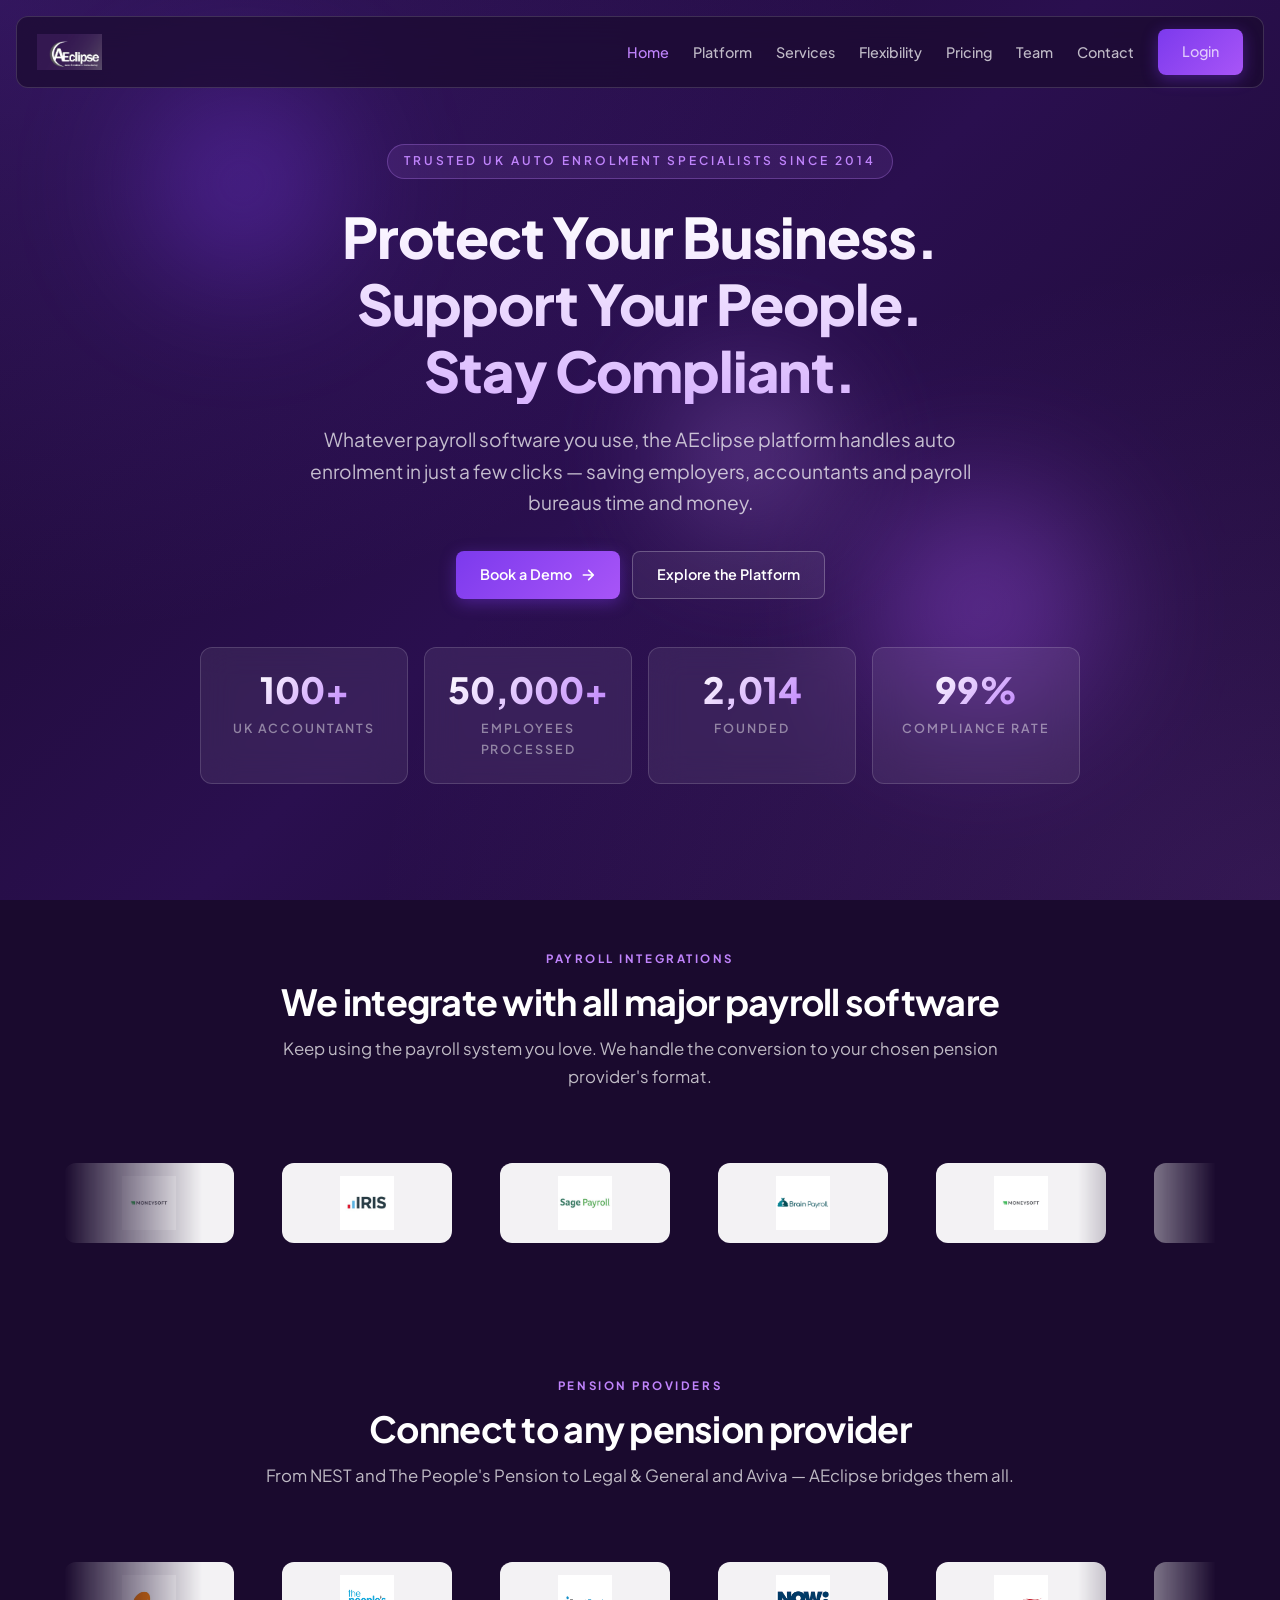
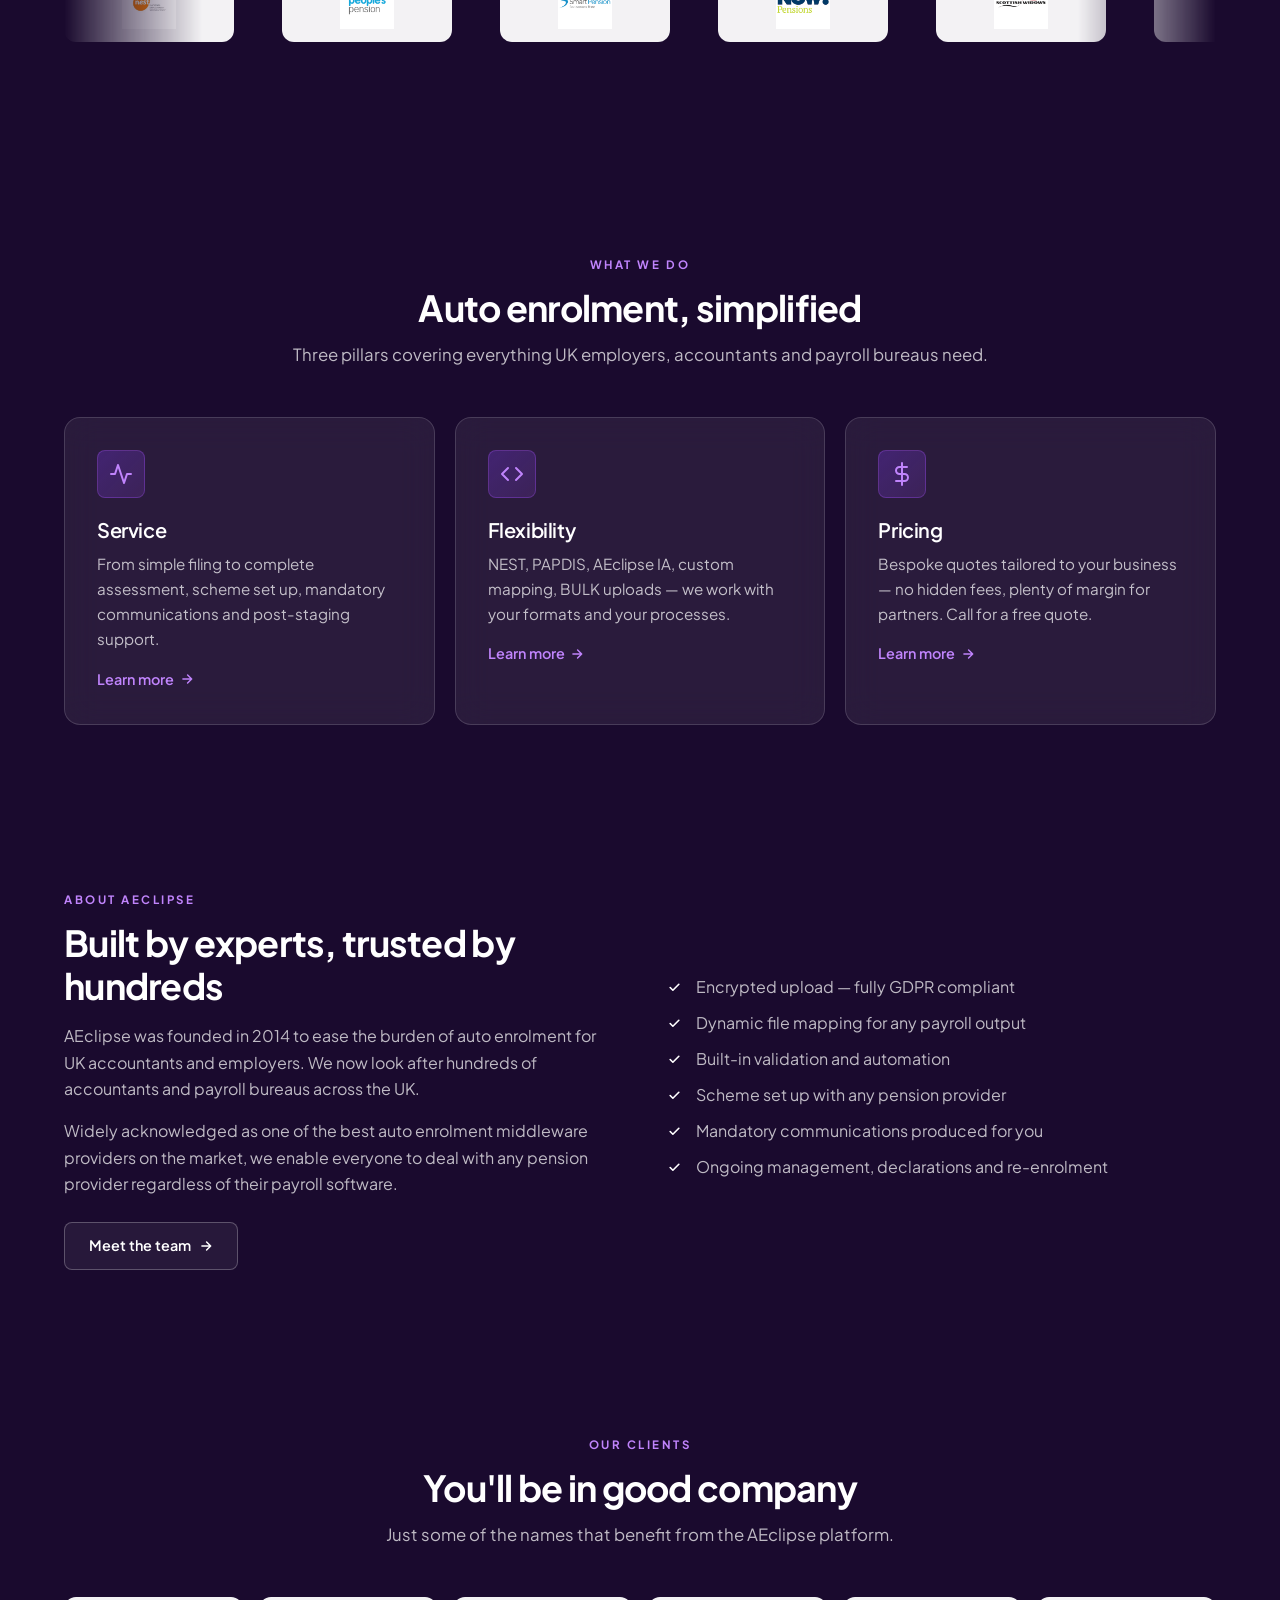
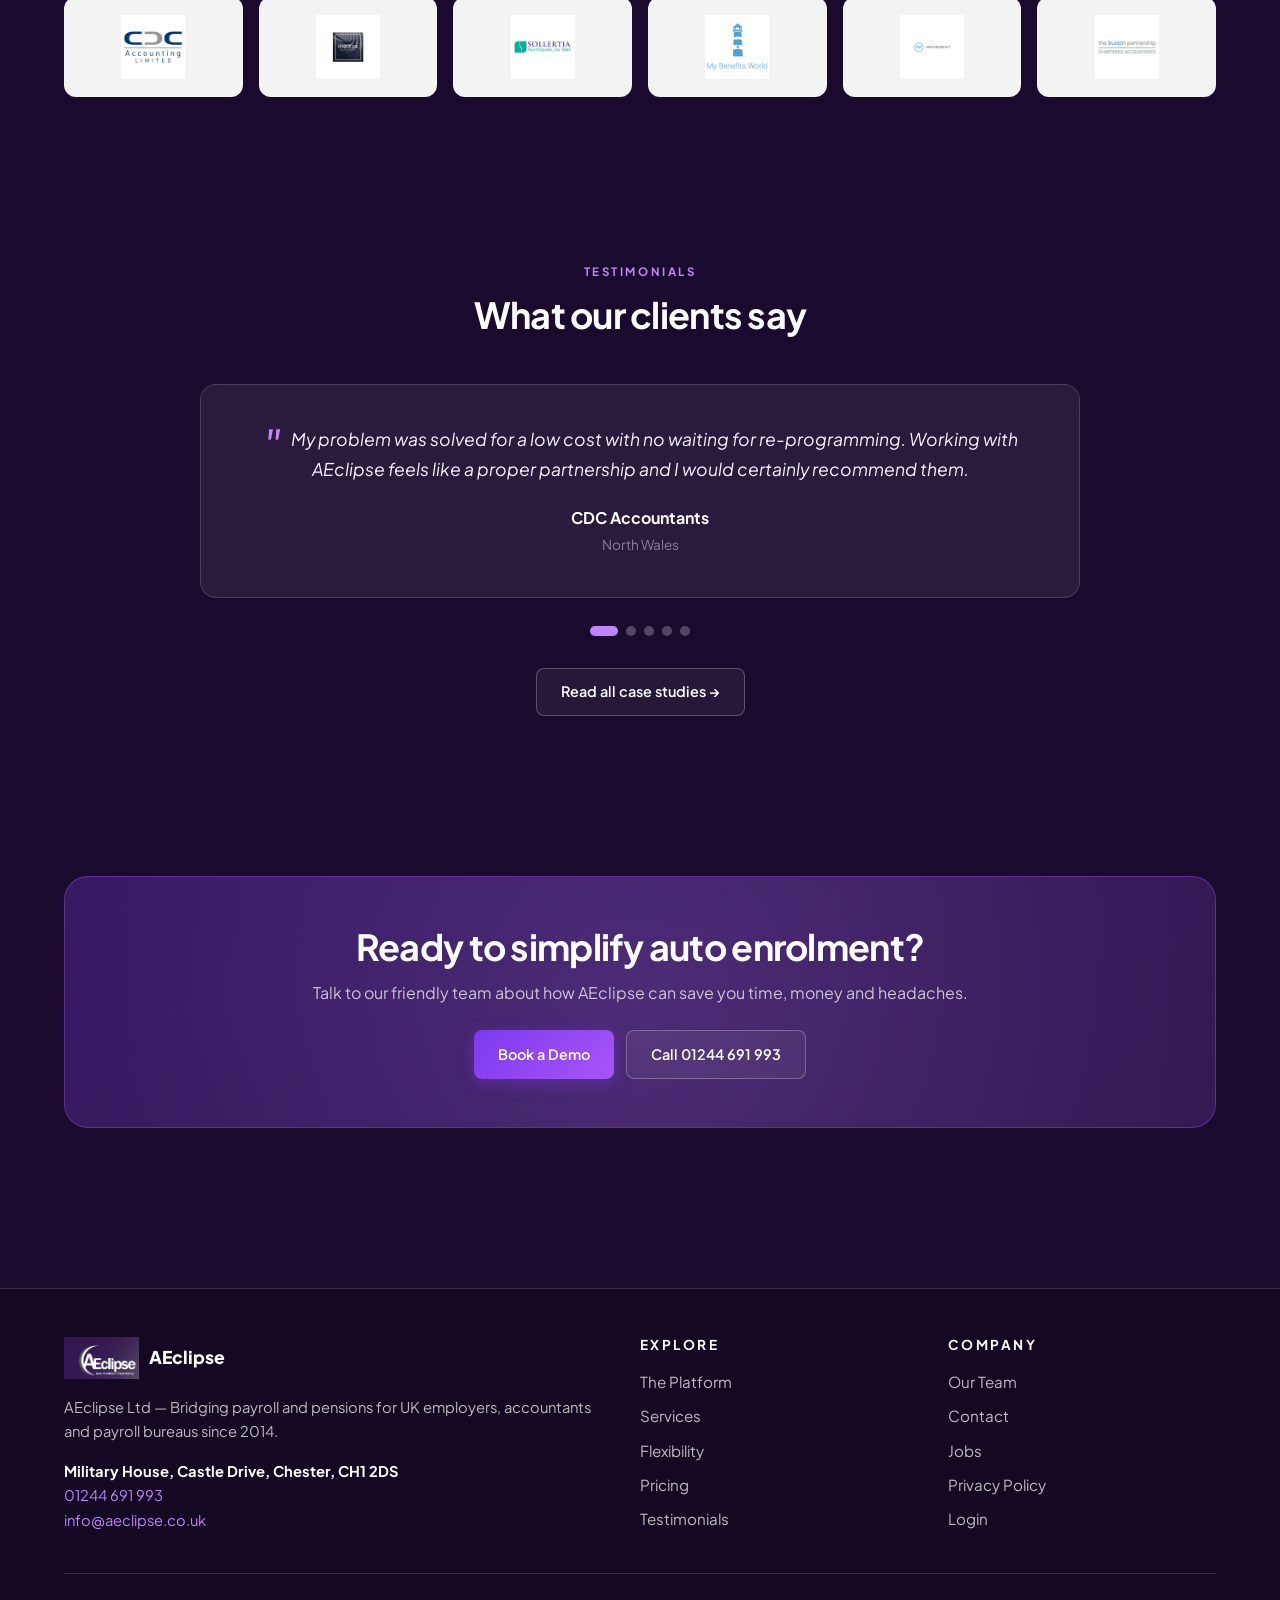
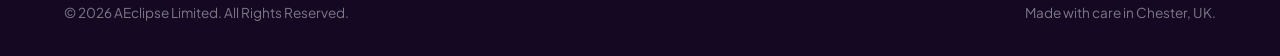
==== index.html @ cf1ba9d9 "feat: AEclipse Auto Enrolment Consultancy site revamp Dark glassmorphism design across 11 pages with" ====
<!doctype html>
<html lang="en-GB">
<head>
<meta charset="utf-8">
<meta name="viewport" content="width=device-width,initial-scale=1">
<title>AEclipse — Auto Enrolment Made Simple | UK Pension Compliance</title>
<meta name="description" content="AEclipse bridges any payroll software with any pension provider. Trusted by hundreds of UK accountants and payroll bureaus since 2014.">
<link rel="icon" type="image/png" href="assets/images/Aeclipselogo.png">
<link rel="preconnect" href="https://fonts.googleapis.com">
<link rel="preconnect" href="https://fonts.gstatic.com" crossorigin>
<link href="https://fonts.googleapis.com/css2?family=Plus+Jakarta+Sans:wght@300;400;500;600;700;800&display=swap" rel="stylesheet">
<link rel="stylesheet" href="assets/css/style.css">
</head>
<body>

<nav class="navbar" aria-label="Main navigation">
  <a href="index.html" class="navbar-logo"><img src="assets/images/Aeclipselogo.png" alt="AEclipse logo"></a>
  <button class="menu-toggle" aria-label="Toggle menu" aria-expanded="false">
    <svg viewBox="0 0 24 24" fill="none" stroke="currentColor" stroke-width="2"><path d="M3 6h18M3 12h18M3 18h18" stroke-linecap="round"/></svg>
  </button>
  <ul class="navbar-links">
    <li><a href="index.html" class="active">Home</a></li>
    <li><a href="platform.html">Platform</a></li>
    <li><a href="services.html">Services</a></li>
    <li><a href="flexibility.html">Flexibility</a></li>
    <li><a href="pricing.html">Pricing</a></li>
    <li><a href="team.html">Team</a></li>
    <li><a href="contact.html">Contact</a></li>
    <li class="cta"><a href="https://pro.aeclipse.co.uk/" class="btn btn-primary" target="_blank" rel="noopener">Login</a></li>
  </ul>
</nav>

<header class="hero">
  <div class="orb orb-1"></div>
  <div class="orb orb-2"></div>
  <div class="orb orb-3"></div>
  <div class="container">
    <span class="hero-eyebrow reveal">Trusted UK Auto Enrolment Specialists since 2014</span>
    <h1 class="reveal">Protect Your Business.<br>Support Your People.<br>Stay Compliant.</h1>
    <p class="hero-subtitle reveal">Whatever payroll software you use, the AEclipse platform handles auto enrolment in just a few clicks — saving employers, accountants and payroll bureaus time and money.</p>
    <div class="hero-cta reveal">
      <a href="contact.html" class="btn btn-primary">Book a Demo
        <svg width="16" height="16" viewBox="0 0 24 24" fill="none" stroke="currentColor" stroke-width="2.5" stroke-linecap="round" stroke-linejoin="round"><path d="M5 12h14M13 5l7 7-7 7"/></svg>
      </a>
      <a href="platform.html" class="btn btn-secondary">Explore the Platform</a>
    </div>
    <div class="stats reveal">
      <div class="stat"><span class="stat-number" data-count="100" data-suffix="+">0</span><span class="stat-label">UK Accountants</span></div>
      <div class="stat"><span class="stat-number" data-count="50000" data-suffix="+">0</span><span class="stat-label">Employees Processed</span></div>
      <div class="stat"><span class="stat-number" data-count="2014">0</span><span class="stat-label">Founded</span></div>
      <div class="stat"><span class="stat-number" data-count="99" data-suffix="%">0</span><span class="stat-label">Compliance Rate</span></div>
    </div>
  </div>
</header>

<section class="section">
  <div class="container">
    <div class="section-head reveal">
      <span class="section-eyebrow">Payroll Integrations</span>
      <h2>We integrate with all major payroll software</h2>
      <p>Keep using the payroll system you love. We handle the conversion to your chosen pension provider's format.</p>
    </div>
    <div class="marquee">
      <div class="marquee-track">
        <div class="marquee-item"><img src="assets/images/Moneysoft.jpg" alt="Moneysoft"></div>
        <div class="marquee-item"><img src="assets/images/Iris.jpg" alt="IRIS"></div>
        <div class="marquee-item"><img src="assets/images/SagePayroll.jpg" alt="Sage Payroll"></div>
        <div class="marquee-item"><img src="assets/images/BrainPayroll.png" alt="Brain Payroll"></div>
        <div class="marquee-item"><img src="assets/images/Moneysoft.jpg" alt=""></div>
        <div class="marquee-item"><img src="assets/images/Iris.jpg" alt=""></div>
        <div class="marquee-item"><img src="assets/images/SagePayroll.jpg" alt=""></div>
        <div class="marquee-item"><img src="assets/images/BrainPayroll.png" alt=""></div>
      </div>
    </div>
  </div>
</section>

<section class="section" style="padding-top:0">
  <div class="container">
    <div class="section-head reveal">
      <span class="section-eyebrow">Pension Providers</span>
      <h2>Connect to any pension provider</h2>
      <p>From NEST and The People's Pension to Legal &amp; General and Aviva — AEclipse bridges them all.</p>
    </div>
    <div class="marquee">
      <div class="marquee-track">
        <div class="marquee-item"><img src="assets/images/Nest.jpg" alt="NEST"></div>
        <div class="marquee-item"><img src="assets/images/PeoplesPension.jpg" alt="The People's Pension"></div>
        <div class="marquee-item"><img src="assets/images/SmartPension.jpg" alt="Smart Pension"></div>
        <div class="marquee-item"><img src="assets/images/NowPensions.jpg" alt="Now Pensions"></div>
        <div class="marquee-item"><img src="assets/images/ScottishWidows.jpg" alt="Scottish Widows"></div>
        <div class="marquee-item"><img src="assets/images/LegalandGeneral.jpg" alt="Legal & General"></div>
        <div class="marquee-item"><img src="assets/images/Aviva.jpg" alt="Aviva"></div>
        <div class="marquee-item"><img src="assets/images/FullCollegiaLogo.png" alt="Collegia"></div>
        <div class="marquee-item"><img src="assets/images/Nest.jpg" alt=""></div>
        <div class="marquee-item"><img src="assets/images/PeoplesPension.jpg" alt=""></div>
        <div class="marquee-item"><img src="assets/images/SmartPension.jpg" alt=""></div>
        <div class="marquee-item"><img src="assets/images/NowPensions.jpg" alt=""></div>
        <div class="marquee-item"><img src="assets/images/ScottishWidows.jpg" alt=""></div>
        <div class="marquee-item"><img src="assets/images/LegalandGeneral.jpg" alt=""></div>
        <div class="marquee-item"><img src="assets/images/Aviva.jpg" alt=""></div>
        <div class="marquee-item"><img src="assets/images/FullCollegiaLogo.png" alt=""></div>
      </div>
    </div>
  </div>
</section>

<section class="section">
  <div class="container">
    <div class="section-head reveal">
      <span class="section-eyebrow">What We Do</span>
      <h2>Auto enrolment, simplified</h2>
      <p>Three pillars covering everything UK employers, accountants and payroll bureaus need.</p>
    </div>
    <div class="cards-grid-3">
      <article class="card reveal">
        <div class="card-icon"><svg viewBox="0 0 24 24" fill="none" stroke="currentColor" stroke-width="2" stroke-linecap="round" stroke-linejoin="round"><path d="M22 12h-4l-3 9L9 3l-3 9H2"/></svg></div>
        <h3>Service</h3>
        <p>From simple filing to complete assessment, scheme set up, mandatory communications and post-staging support.</p>
        <a href="services.html" class="card-link">Learn more
          <svg width="14" height="14" viewBox="0 0 24 24" fill="none" stroke="currentColor" stroke-width="2.5" stroke-linecap="round" stroke-linejoin="round"><path d="M5 12h14M13 5l7 7-7 7"/></svg>
        </a>
      </article>
      <article class="card reveal">
        <div class="card-icon"><svg viewBox="0 0 24 24" fill="none" stroke="currentColor" stroke-width="2" stroke-linecap="round" stroke-linejoin="round"><polyline points="16 18 22 12 16 6"/><polyline points="8 6 2 12 8 18"/></svg></div>
        <h3>Flexibility</h3>
        <p>NEST, PAPDIS, AEclipse IA, custom mapping, BULK uploads — we work with your formats and your processes.</p>
        <a href="flexibility.html" class="card-link">Learn more
          <svg width="14" height="14" viewBox="0 0 24 24" fill="none" stroke="currentColor" stroke-width="2.5" stroke-linecap="round" stroke-linejoin="round"><path d="M5 12h14M13 5l7 7-7 7"/></svg>
        </a>
      </article>
      <article class="card reveal">
        <div class="card-icon"><svg viewBox="0 0 24 24" fill="none" stroke="currentColor" stroke-width="2" stroke-linecap="round" stroke-linejoin="round"><line x1="12" y1="1" x2="12" y2="23"/><path d="M17 5H9.5a3.5 3.5 0 0 0 0 7h5a3.5 3.5 0 0 1 0 7H6"/></svg></div>
        <h3>Pricing</h3>
        <p>Bespoke quotes tailored to your business — no hidden fees, plenty of margin for partners. Call for a free quote.</p>
        <a href="pricing.html" class="card-link">Learn more
          <svg width="14" height="14" viewBox="0 0 24 24" fill="none" stroke="currentColor" stroke-width="2.5" stroke-linecap="round" stroke-linejoin="round"><path d="M5 12h14M13 5l7 7-7 7"/></svg>
        </a>
      </article>
    </div>
  </div>
</section>

<section class="section">
  <div class="container">
    <div class="two-col">
      <div class="reveal">
        <span class="section-eyebrow">About AEclipse</span>
        <h2 style="margin-bottom:1rem">Built by experts, trusted by hundreds</h2>
        <p style="margin-bottom:1rem">AEclipse was founded in 2014 to ease the burden of auto enrolment for UK accountants and employers. We now look after hundreds of accountants and payroll bureaus across the UK.</p>
        <p style="margin-bottom:1.5rem">Widely acknowledged as one of the best auto enrolment middleware providers on the market, we enable everyone to deal with any pension provider regardless of their payroll software.</p>
        <a href="team.html" class="btn btn-secondary">Meet the team
          <svg width="14" height="14" viewBox="0 0 24 24" fill="none" stroke="currentColor" stroke-width="2.5" stroke-linecap="round" stroke-linejoin="round"><path d="M5 12h14M13 5l7 7-7 7"/></svg>
        </a>
      </div>
      <div class="reveal">
        <ul class="list-checks">
          <li>Encrypted upload — fully GDPR compliant</li>
          <li>Dynamic file mapping for any payroll output</li>
          <li>Built-in validation and automation</li>
          <li>Scheme set up with any pension provider</li>
          <li>Mandatory communications produced for you</li>
          <li>Ongoing management, declarations and re-enrolment</li>
        </ul>
      </div>
    </div>
  </div>
</section>

<section class="section">
  <div class="container">
    <div class="section-head reveal">
      <span class="section-eyebrow">Our Clients</span>
      <h2>You'll be in good company</h2>
      <p>Just some of the names that benefit from the AEclipse platform.</p>
    </div>
    <div class="client-grid reveal">
      <div class="client-item"><img src="assets/images/CDC.jpg" alt="CDC Accountants"></div>
      <div class="client-item"><img src="assets/images/RiquezaBusinessSolutions.jpg" alt="Riqueza Business Solutions"></div>
      <div class="client-item"><img src="assets/images/Sollertia.jpg" alt="Sollertia"></div>
      <div class="client-item"><img src="assets/images/Mybenefitsworld.jpg" alt="Mybenefitsworld"></div>
      <div class="client-item"><img src="assets/images/Imovement.jpg" alt="Imovement"></div>
      <div class="client-item"><img src="assets/images/thebuxtonpartnership.jpg" alt="The Buxton Partnership"></div>
    </div>
  </div>
</section>

<section class="section">
  <div class="container">
    <div class="section-head reveal">
      <span class="section-eyebrow">Testimonials</span>
      <h2>What our clients say</h2>
    </div>
    <div class="testimonial-carousel reveal">
      <article class="testimonial active">
        <p class="testimonial-quote">My problem was solved for a low cost with no waiting for re-programming. Working with AEclipse feels like a proper partnership and I would certainly recommend them.</p>
        <strong class="testimonial-author">CDC Accountants</strong>
        <span class="testimonial-role">North Wales</span>
      </article>
      <article class="testimonial">
        <p class="testimonial-quote">AEclipse has been very professional in their approach, but at the same time done it in a friendly manner — I would recommend them totally to other charities.</p>
        <strong class="testimonial-author">Ian Thomas</strong>
        <span class="testimonial-role">Hoole Community Centre, Chester</span>
      </article>
      <article class="testimonial">
        <p class="testimonial-quote">When the work place pension staging date was upon us it was very daunting. Fortunately, AEclipse made the whole procedure effortless. Extremely helpful and professional.</p>
        <strong class="testimonial-author">Chamberlain Joinery</strong>
        <span class="testimonial-role">Birmingham</span>
      </article>
      <article class="testimonial">
        <p class="testimonial-quote">With the help of AEclipse this struggle became non-existent; they used their software to automate the editing and sending of our output files direct to Legal &amp; General.</p>
        <strong class="testimonial-author">Lynda Ware</strong>
        <span class="testimonial-role">Aston Cord, Shepperton</span>
      </article>
      <article class="testimonial">
        <p class="testimonial-quote">Dealing with AEclipse has been brilliant for us and a life saver. They have saved us hours of admin every payroll run through their automation.</p>
        <strong class="testimonial-author">Compassionate Care</strong>
        <span class="testimonial-role">Altrincham</span>
      </article>
      <div class="carousel-dots" role="tablist"></div>
    </div>
    <div style="text-align:center;margin-top:2rem"><a href="testimonials.html" class="btn btn-secondary">Read all case studies →</a></div>
  </div>
</section>

<section class="section">
  <div class="container">
    <div class="cta-banner reveal">
      <h2>Ready to simplify auto enrolment?</h2>
      <p>Talk to our friendly team about how AEclipse can save you time, money and headaches.</p>
      <div class="hero-cta" style="margin-bottom:0">
        <a href="contact.html" class="btn btn-primary">Book a Demo</a>
        <a href="tel:01244691993" class="btn btn-secondary">Call 01244 691 993</a>
      </div>
    </div>
  </div>
</section>

<footer class="footer">
  <div class="container">
    <div class="footer-grid">
      <div>
        <div class="footer-logo"><img src="assets/images/Aeclipselogo.png" alt=""><span>AEclipse</span></div>
        <p style="font-size:.92rem">AEclipse Ltd — Bridging payroll and pensions for UK employers, accountants and payroll bureaus since 2014.</p>
        <p style="font-size:.92rem;margin-top:1rem"><strong style="color:#fff">Military House, Castle Drive, Chester, CH1 2DS</strong><br>
        <a href="tel:01244691993">01244 691 993</a><br>
        <a href="mailto:info@aeclipse.co.uk">info@aeclipse.co.uk</a></p>
      </div>
      <div>
        <h4>Explore</h4>
        <ul class="footer-links">
          <li><a href="platform.html">The Platform</a></li>
          <li><a href="services.html">Services</a></li>
          <li><a href="flexibility.html">Flexibility</a></li>
          <li><a href="pricing.html">Pricing</a></li>
          <li><a href="testimonials.html">Testimonials</a></li>
        </ul>
      </div>
      <div>
        <h4>Company</h4>
        <ul class="footer-links">
          <li><a href="team.html">Our Team</a></li>
          <li><a href="contact.html">Contact</a></li>
          <li><a href="jobs.html">Jobs</a></li>
          <li><a href="privacy.html">Privacy Policy</a></li>
          <li><a href="https://pro.aeclipse.co.uk/" target="_blank" rel="noopener">Login</a></li>
        </ul>
      </div>
    </div>
    <div class="footer-bottom">
      <span>&copy; <span id="year">2026</span> AEclipse Limited. All Rights Reserved.</span>
      <span>Made with care in Chester, UK.</span>
    </div>
  </div>
</footer>

<script src="assets/js/main.js" defer></script>
</body>
</html>
---- assets/css/style.css ----
/* AEclipse — Dark Glassmorphism Design System */

:root{
  --bg-deep:#1a0a2e;
  --bg-mid:#3d1a6b;
  --bg-light:#5b2d8e;
  --accent:#7c3aed;
  --highlight:#a855f7;
  --glow:#c084fc;
  --glass-bg:rgba(255,255,255,0.07);
  --glass-border:rgba(255,255,255,0.15);
  --text-primary:#ffffff;
  --text-secondary:rgba(255,255,255,0.72);
  --text-muted:rgba(255,255,255,0.45);
  --radius-sm:8px;
  --radius:12px;
  --radius-lg:16px;
  --radius-xl:24px;
  --shadow-glow:0 8px 32px rgba(124,58,237,0.25);
  --shadow-card:0 4px 24px rgba(0,0,0,0.25);
  --easing:cubic-bezier(.4,0,.2,1);
}

*,*::before,*::after{box-sizing:border-box;margin:0;padding:0}
html{scroll-behavior:smooth}
body{
  font-family:'Plus Jakarta Sans',system-ui,-apple-system,Segoe UI,Roboto,sans-serif;
  font-size:16px;
  line-height:1.65;
  color:var(--text-primary);
  background:var(--bg-deep);
  background-image:
    radial-gradient(ellipse at top left,rgba(124,58,237,0.25),transparent 50%),
    radial-gradient(ellipse at bottom right,rgba(168,85,247,0.18),transparent 50%),
    linear-gradient(135deg,#1a0a2e 0%,#2a0f4f 50%,#1a0a2e 100%);
  background-attachment:fixed;
  min-height:100vh;
  overflow-x:hidden;
  -webkit-font-smoothing:antialiased;
  -moz-osx-font-smoothing:grayscale;
}

img{max-width:100%;height:auto;display:block}
a{color:var(--glow);text-decoration:none;transition:color .2s var(--easing)}
a:hover{color:#fff}

h1,h2,h3,h4{font-weight:700;line-height:1.2;letter-spacing:-.02em}
h1{font-size:clamp(2rem,5vw,3.5rem);font-weight:800}
h2{font-size:clamp(1.5rem,3vw,2.25rem)}
h3{font-size:1.25rem;font-weight:600}
p{color:var(--text-secondary);max-width:68ch}

.container{max-width:1200px;margin:0 auto;padding:0 1.5rem}
.section{padding:5rem 0;position:relative}
.section-sm{padding:3rem 0}

/* ---------- Navbar ---------- */
.navbar{
  position:fixed;top:1rem;left:1rem;right:1rem;z-index:50;
  background:rgba(26,10,46,0.7);
  backdrop-filter:blur(20px);-webkit-backdrop-filter:blur(20px);
  border:1px solid var(--glass-border);
  border-radius:var(--radius);
  padding:.75rem 1.25rem;
  display:flex;align-items:center;justify-content:space-between;
  transition:background .3s var(--easing),box-shadow .3s var(--easing);
}
.navbar.scrolled{background:rgba(26,10,46,0.92);box-shadow:var(--shadow-card)}
.navbar-logo{display:flex;align-items:center;gap:.6rem;color:#fff;font-weight:800;font-size:1.05rem;letter-spacing:.02em}
.navbar-logo img{height:36px;width:auto}
.navbar-links{display:flex;align-items:center;gap:1.5rem;list-style:none}
.navbar-links a{color:var(--text-secondary);font-size:.9rem;font-weight:500;transition:color .2s var(--easing)}
.navbar-links a:hover,.navbar-links a.active{color:#fff}
.navbar-links a.active{color:var(--glow)}
.btn{
  display:inline-flex;align-items:center;justify-content:center;gap:.5rem;
  padding:.7rem 1.5rem;border-radius:var(--radius-sm);
  font-weight:600;font-size:.9rem;cursor:pointer;
  transition:all .2s var(--easing);
  border:none;text-decoration:none;
  font-family:inherit;
}
.btn-primary{background:linear-gradient(135deg,var(--accent),var(--highlight));color:#fff;box-shadow:0 4px 16px rgba(124,58,237,0.4)}
.btn-primary:hover{transform:translateY(-1px);box-shadow:0 6px 22px rgba(168,85,247,0.55);color:#fff}
.btn-secondary{background:rgba(255,255,255,0.06);border:1px solid rgba(255,255,255,0.25);color:#fff}
.btn-secondary:hover{background:rgba(255,255,255,0.12);border-color:rgba(255,255,255,0.45);transform:translateY(-1px);color:#fff}
.btn-ghost{background:transparent;color:#fff;border:1px solid rgba(255,255,255,0.2)}

.menu-toggle{display:none;background:none;border:none;color:#fff;cursor:pointer;padding:.4rem}
.menu-toggle svg{width:24px;height:24px}

@media (max-width:880px){
  .navbar{padding:.6rem 1rem}
  .navbar-links{
    position:absolute;top:100%;left:0;right:0;margin-top:.6rem;
    background:rgba(26,10,46,0.95);backdrop-filter:blur(20px);
    border:1px solid var(--glass-border);border-radius:var(--radius);
    flex-direction:column;align-items:stretch;gap:.25rem;
    padding:.75rem;
    transform:translateY(-10px);opacity:0;pointer-events:none;
    transition:all .25s var(--easing);
  }
  .navbar-links.open{transform:translateY(0);opacity:1;pointer-events:auto}
  .navbar-links a{padding:.7rem 1rem;border-radius:var(--radius-sm)}
  .navbar-links a:hover{background:rgba(255,255,255,0.08)}
  .navbar-links li.cta{padding-top:.4rem;border-top:1px solid rgba(255,255,255,0.08);margin-top:.4rem}
  .menu-toggle{display:inline-flex}
  .navbar-logo span{font-size:.95rem}
}

/* ---------- Hero ---------- */
.hero{
  position:relative;
  padding:9rem 0 5rem;
  text-align:center;
  overflow:hidden;
}
.hero-eyebrow{
  display:inline-block;
  text-transform:uppercase;letter-spacing:.25em;font-size:.75rem;font-weight:600;
  color:var(--glow);
  background:rgba(192,132,252,0.1);
  border:1px solid rgba(192,132,252,0.3);
  padding:.4rem 1rem;border-radius:999px;
  margin-bottom:1.5rem;
}
.hero h1{margin-bottom:1.25rem;background:linear-gradient(180deg,#fff 0%,#d8b4fe 100%);-webkit-background-clip:text;background-clip:text;-webkit-text-fill-color:transparent}
.hero-subtitle{font-size:clamp(1rem,1.6vw,1.2rem);color:var(--text-secondary);max-width:680px;margin:0 auto 2rem}
.hero-cta{display:flex;gap:.75rem;justify-content:center;flex-wrap:wrap;margin-bottom:3rem}

/* Floating orbs in hero */
.orb{position:absolute;border-radius:50%;filter:blur(60px);opacity:.55;pointer-events:none;z-index:-1}
.orb-1{top:5%;left:8%;width:280px;height:280px;background:radial-gradient(circle,#7c3aed,transparent 70%);animation:float 9s ease-in-out infinite}
.orb-2{bottom:10%;right:10%;width:340px;height:340px;background:radial-gradient(circle,#a855f7,transparent 70%);animation:float 11s ease-in-out infinite reverse}
.orb-3{top:40%;left:50%;width:220px;height:220px;background:radial-gradient(circle,#c084fc,transparent 70%);animation:float 13s ease-in-out infinite;animation-delay:-3s}

@keyframes float{
  0%,100%{transform:translate(0,0) scale(1)}
  33%{transform:translate(40px,-30px) scale(1.05)}
  66%{transform:translate(-30px,30px) scale(.95)}
}

/* ---------- Stat counters ---------- */
.stats{
  display:grid;grid-template-columns:repeat(auto-fit,minmax(140px,1fr));
  gap:1rem;max-width:880px;margin:0 auto;
}
.stat{
  background:var(--glass-bg);border:1px solid var(--glass-border);
  backdrop-filter:blur(16px);-webkit-backdrop-filter:blur(16px);
  border-radius:var(--radius);padding:1.5rem 1rem;text-align:center;
  transition:all .25s var(--easing);
}
.stat:hover{border-color:rgba(168,85,247,0.5);box-shadow:var(--shadow-glow);transform:translateY(-2px)}
.stat-number{font-size:2.25rem;font-weight:800;color:#fff;background:linear-gradient(135deg,#fff,#c084fc);-webkit-background-clip:text;background-clip:text;-webkit-text-fill-color:transparent;line-height:1}
.stat-label{display:block;margin-top:.4rem;font-size:.78rem;text-transform:uppercase;letter-spacing:.15em;color:var(--text-muted);font-weight:600}

/* ---------- Glass cards ---------- */
.card{
  background:var(--glass-bg);border:1px solid var(--glass-border);
  backdrop-filter:blur(16px);-webkit-backdrop-filter:blur(16px);
  border-radius:var(--radius-lg);
  padding:2rem;
  transition:all .25s var(--easing);
  position:relative;
}
.card:hover{border-color:rgba(168,85,247,0.5);box-shadow:var(--shadow-glow);transform:translateY(-3px)}
.card-icon{
  width:48px;height:48px;border-radius:var(--radius-sm);
  display:flex;align-items:center;justify-content:center;
  background:linear-gradient(135deg,rgba(124,58,237,0.3),rgba(168,85,247,0.15));
  border:1px solid rgba(168,85,247,0.3);
  color:var(--glow);
  margin-bottom:1.25rem;
}
.card-icon svg{width:24px;height:24px}
.card h3{color:#fff;margin-bottom:.6rem}
.card p{color:var(--text-secondary);font-size:.95rem}
.card-link{
  display:inline-flex;align-items:center;gap:.35rem;
  margin-top:1rem;color:var(--glow);font-weight:600;font-size:.9rem;
  transition:gap .2s var(--easing);
}
.card-link:hover{gap:.6rem;color:#fff}

.cards-grid{display:grid;grid-template-columns:repeat(auto-fit,minmax(280px,1fr));gap:1.25rem}
.cards-grid-3{display:grid;grid-template-columns:repeat(3,1fr);gap:1.25rem}
.cards-grid-2{display:grid;grid-template-columns:repeat(2,1fr);gap:1.25rem}
@media (max-width:768px){.cards-grid-3,.cards-grid-2{grid-template-columns:1fr}}

/* ---------- Section heading ---------- */
.section-head{text-align:center;max-width:760px;margin:0 auto 3rem}
.section-eyebrow{display:inline-block;text-transform:uppercase;letter-spacing:.22em;font-size:.72rem;font-weight:700;color:var(--glow);margin-bottom:.75rem}
.section-head h2{margin-bottom:.75rem}
.section-head p{color:var(--text-secondary);margin:0 auto;font-size:1.05rem}

/* ---------- Logo marquee ---------- */
.marquee{
  position:relative;overflow:hidden;
  padding:1.5rem 0;
  margin:1.5rem 0;
  -webkit-mask-image:linear-gradient(90deg,transparent,#000 12%,#000 88%,transparent);
  mask-image:linear-gradient(90deg,transparent,#000 12%,#000 88%,transparent);
}
.marquee-track{display:flex;gap:3rem;animation:marquee 32s linear infinite;width:max-content}
.marquee:hover .marquee-track{animation-play-state:paused}
.marquee-item{
  flex-shrink:0;
  background:rgba(255,255,255,0.95);
  border-radius:var(--radius);
  padding:.75rem 1.5rem;
  height:80px;width:170px;
  display:flex;align-items:center;justify-content:center;
}
.marquee-item img{max-height:54px;max-width:140px;object-fit:contain}
@keyframes marquee{from{transform:translateX(0)}to{transform:translateX(-50%)}}

/* ---------- About / Two-col ---------- */
.two-col{display:grid;grid-template-columns:1fr 1fr;gap:3rem;align-items:center}
@media (max-width:880px){.two-col{grid-template-columns:1fr;gap:2rem}}

/* ---------- Testimonials ---------- */
.testimonial-carousel{position:relative;max-width:880px;margin:0 auto}
.testimonial{
  background:var(--glass-bg);border:1px solid var(--glass-border);
  backdrop-filter:blur(16px);
  border-radius:var(--radius-lg);
  padding:2.5rem;text-align:center;
  display:none;
}
.testimonial.active{display:block;animation:fadeIn .5s var(--easing)}
.testimonial-quote{font-size:1.1rem;font-style:italic;color:#f5f3ff;line-height:1.7;margin-bottom:1.25rem}
.testimonial-quote::before{content:'"';font-size:3rem;color:var(--glow);line-height:0;vertical-align:-.4em;margin-right:.2em}
.testimonial-author{font-weight:700;color:#fff}
.testimonial-role{display:block;color:var(--text-muted);font-size:.85rem;margin-top:.2rem}
.carousel-dots{display:flex;gap:.5rem;justify-content:center;margin-top:1.75rem}
.dot{width:10px;height:10px;border-radius:50%;background:rgba(255,255,255,0.25);border:none;cursor:pointer;transition:all .25s}
.dot.active{background:var(--glow);width:28px;border-radius:5px}
@keyframes fadeIn{from{opacity:0;transform:translateY(8px)}to{opacity:1;transform:translateY(0)}}

/* ---------- Client logos ---------- */
.client-grid{display:grid;grid-template-columns:repeat(auto-fit,minmax(150px,1fr));gap:1rem}
.client-item{
  background:rgba(255,255,255,0.95);
  border-radius:var(--radius);
  padding:1rem;height:100px;
  display:flex;align-items:center;justify-content:center;
  transition:transform .25s var(--easing);
}
.client-item:hover{transform:translateY(-3px)}
.client-item img{max-height:64px;max-width:100%;object-fit:contain}

/* ---------- CTA banner ---------- */
.cta-banner{
  background:linear-gradient(135deg,rgba(124,58,237,0.25),rgba(168,85,247,0.15));
  border:1px solid rgba(168,85,247,0.4);
  border-radius:var(--radius-xl);
  padding:3rem 2rem;text-align:center;
  position:relative;overflow:hidden;
}
.cta-banner::before{content:'';position:absolute;inset:-50%;background:radial-gradient(circle,rgba(192,132,252,0.2),transparent 60%);animation:pulse 6s ease-in-out infinite}
@keyframes pulse{0%,100%{opacity:.5}50%{opacity:1}}
.cta-banner > *{position:relative}
.cta-banner h2{margin-bottom:.75rem}
.cta-banner p{margin:0 auto 1.5rem}

/* ---------- Footer ---------- */
.footer{
  margin-top:5rem;
  border-top:1px solid var(--glass-border);
  background:rgba(0,0,0,0.25);
  padding:3rem 0 2rem;
}
.footer-grid{display:grid;grid-template-columns:2fr 1fr 1fr;gap:2.5rem;margin-bottom:2.5rem}
@media (max-width:768px){.footer-grid{grid-template-columns:1fr;gap:1.75rem}}
.footer h4{color:#fff;font-size:.85rem;text-transform:uppercase;letter-spacing:.18em;margin-bottom:1rem}
.footer-links{list-style:none;display:flex;flex-direction:column;gap:.5rem}
.footer-links a{color:var(--text-secondary);font-size:.95rem}
.footer-links a:hover{color:#fff}
.footer-bottom{
  padding-top:1.75rem;border-top:1px solid var(--glass-border);
  display:flex;justify-content:space-between;align-items:center;flex-wrap:wrap;gap:1rem;
  color:var(--text-muted);font-size:.85rem;
}
.footer-logo{display:flex;align-items:center;gap:.6rem;margin-bottom:1rem}
.footer-logo img{height:42px;width:auto}
.footer-logo span{font-weight:800;color:#fff;font-size:1.1rem}

/* ---------- Form ---------- */
.form{display:flex;flex-direction:column;gap:1rem}
.form-group{display:flex;flex-direction:column;gap:.4rem}
.form label{color:#fff;font-weight:600;font-size:.85rem}
.form input,.form textarea{
  background:rgba(255,255,255,0.06);
  border:1px solid rgba(255,255,255,0.18);
  border-radius:var(--radius-sm);
  padding:.75rem 1rem;color:#fff;font-family:inherit;font-size:.95rem;
  transition:border-color .2s,background .2s;
}
.form input:focus,.form textarea:focus{outline:none;border-color:var(--glow);background:rgba(255,255,255,0.1);box-shadow:0 0 0 3px rgba(192,132,252,0.18)}
.form input::placeholder,.form textarea::placeholder{color:rgba(255,255,255,0.4)}
.form textarea{min-height:130px;resize:vertical}
.form-note{font-size:.78rem;color:var(--text-muted)}
.form-success{
  display:none;background:rgba(34,197,94,0.15);border:1px solid rgba(34,197,94,0.45);
  color:#86efac;padding:.85rem 1rem;border-radius:var(--radius-sm);margin-top:.5rem;font-size:.9rem;
}

/* ---------- Team grid ---------- */
.team-card{
  background:var(--glass-bg);border:1px solid var(--glass-border);
  backdrop-filter:blur(16px);
  border-radius:var(--radius-lg);
  padding:2rem;
  display:flex;gap:1.5rem;align-items:flex-start;
  transition:all .3s var(--easing);
}
.team-card:hover{border-color:rgba(168,85,247,0.5);box-shadow:var(--shadow-glow);transform:translateY(-3px)}
.team-photo{
  width:110px;height:110px;flex-shrink:0;
  border-radius:50%;
  border:3px solid rgba(168,85,247,0.5);
  background:#fff;object-fit:cover;
  box-shadow:0 4px 16px rgba(124,58,237,0.4);
}
.team-info h3{color:#fff;margin-bottom:.15rem}
.team-role{color:var(--glow);font-weight:600;font-size:.85rem;text-transform:uppercase;letter-spacing:.1em;margin-bottom:.75rem;display:block}
.team-bio{color:var(--text-secondary);font-size:.92rem;line-height:1.65}
@media (max-width:540px){
  .team-card{flex-direction:column;align-items:center;text-align:center}
}

/* ---------- Testimonial cards (full page) ---------- */
.testimonial-card{
  background:var(--glass-bg);border:1px solid var(--glass-border);
  border-radius:var(--radius-lg);
  padding:2.25rem;backdrop-filter:blur(16px);
  margin-bottom:1.25rem;
}
.testimonial-card .label{color:var(--glow);font-size:.78rem;text-transform:uppercase;letter-spacing:.18em;font-weight:700;margin-bottom:.6rem;display:block}
.testimonial-card h3{margin-bottom:1rem}
.testimonial-card blockquote{
  border-left:3px solid var(--accent);padding-left:1.25rem;
  font-style:italic;color:#e9d5ff;line-height:1.75;margin:1rem 0;
}
.testimonial-card cite{color:var(--text-muted);font-style:normal;font-weight:600;font-size:.9rem}

/* ---------- Reveal animation ---------- */
.reveal{opacity:0;transform:translateY(24px);transition:opacity .7s var(--easing),transform .7s var(--easing)}
.reveal.visible{opacity:1;transform:translateY(0)}

/* ---------- Pricing ---------- */
.pricing-cta{
  background:linear-gradient(135deg,rgba(124,58,237,0.25),rgba(168,85,247,0.15));
  border:1px solid rgba(168,85,247,0.45);
  border-radius:var(--radius-xl);
  padding:3rem 2rem;text-align:center;
}
.phone-big{
  display:inline-block;font-size:clamp(1.5rem,4vw,2.4rem);font-weight:800;
  color:#fff;letter-spacing:.02em;margin:1rem 0 1.5rem;
  background:linear-gradient(135deg,#fff,#c084fc);-webkit-background-clip:text;background-clip:text;-webkit-text-fill-color:transparent;
}
.phone-big:hover{color:#fff}

/* ---------- Timeline ---------- */
.timeline{display:grid;grid-template-columns:repeat(3,1fr);gap:1.25rem;margin-top:2rem;position:relative}
.timeline::before{content:'';position:absolute;top:35px;left:10%;right:10%;height:2px;background:linear-gradient(90deg,transparent,rgba(168,85,247,0.4),transparent);z-index:0}
.timeline-step{text-align:center;position:relative;z-index:1}
.timeline-num{
  width:70px;height:70px;border-radius:50%;
  background:linear-gradient(135deg,var(--accent),var(--highlight));
  display:flex;align-items:center;justify-content:center;
  font-size:1.5rem;font-weight:800;color:#fff;
  margin:0 auto 1rem;border:3px solid var(--bg-deep);
  box-shadow:0 4px 16px rgba(124,58,237,0.5);
}
.timeline-step h4{color:#fff;margin-bottom:.4rem}
.timeline-step p{color:var(--text-secondary);font-size:.9rem;margin:0 auto;max-width:240px}
@media (max-width:768px){
  .timeline{grid-template-columns:1fr;gap:1.5rem}
  .timeline::before{display:none}
}

/* ---------- Misc ---------- */
.list-checks{list-style:none;display:flex;flex-direction:column;gap:.6rem}
.list-checks li{display:flex;gap:.6rem;align-items:flex-start;color:var(--text-secondary)}
.list-checks li::before{content:'';flex-shrink:0;width:22px;height:22px;border-radius:50%;background:linear-gradient(135deg,var(--accent),var(--highlight));margin-top:2px;background-image:url("data:image/svg+xml;utf8,<svg xmlns='http://www.w3.org/2000/svg' viewBox='0 0 24 24' fill='none' stroke='white' stroke-width='3' stroke-linecap='round' stroke-linejoin='round'><polyline points='20 6 9 17 4 12'/></svg>");background-size:60%;background-repeat:no-repeat;background-position:center}

.contact-info{display:flex;flex-direction:column;gap:1.25rem}
.contact-info-item{display:flex;gap:1rem;align-items:flex-start}
.contact-info-icon{width:42px;height:42px;flex-shrink:0;border-radius:var(--radius-sm);display:flex;align-items:center;justify-content:center;background:linear-gradient(135deg,rgba(124,58,237,0.3),rgba(168,85,247,0.15));border:1px solid rgba(168,85,247,0.3);color:var(--glow)}
.contact-info-icon svg{width:20px;height:20px}
.contact-info-text strong{display:block;color:#fff;font-size:.85rem;text-transform:uppercase;letter-spacing:.12em;margin-bottom:.25rem}
.contact-info-text a,.contact-info-text span{color:var(--text-secondary);font-size:.95rem;line-height:1.5}
.contact-info-text a:hover{color:#fff}

@media (prefers-reduced-motion:reduce){
  *,*::before,*::after{animation-duration:.01ms!important;animation-iteration-count:1!important;transition-duration:.01ms!important}
  .marquee-track{animation:none}
  .orb{animation:none}
}
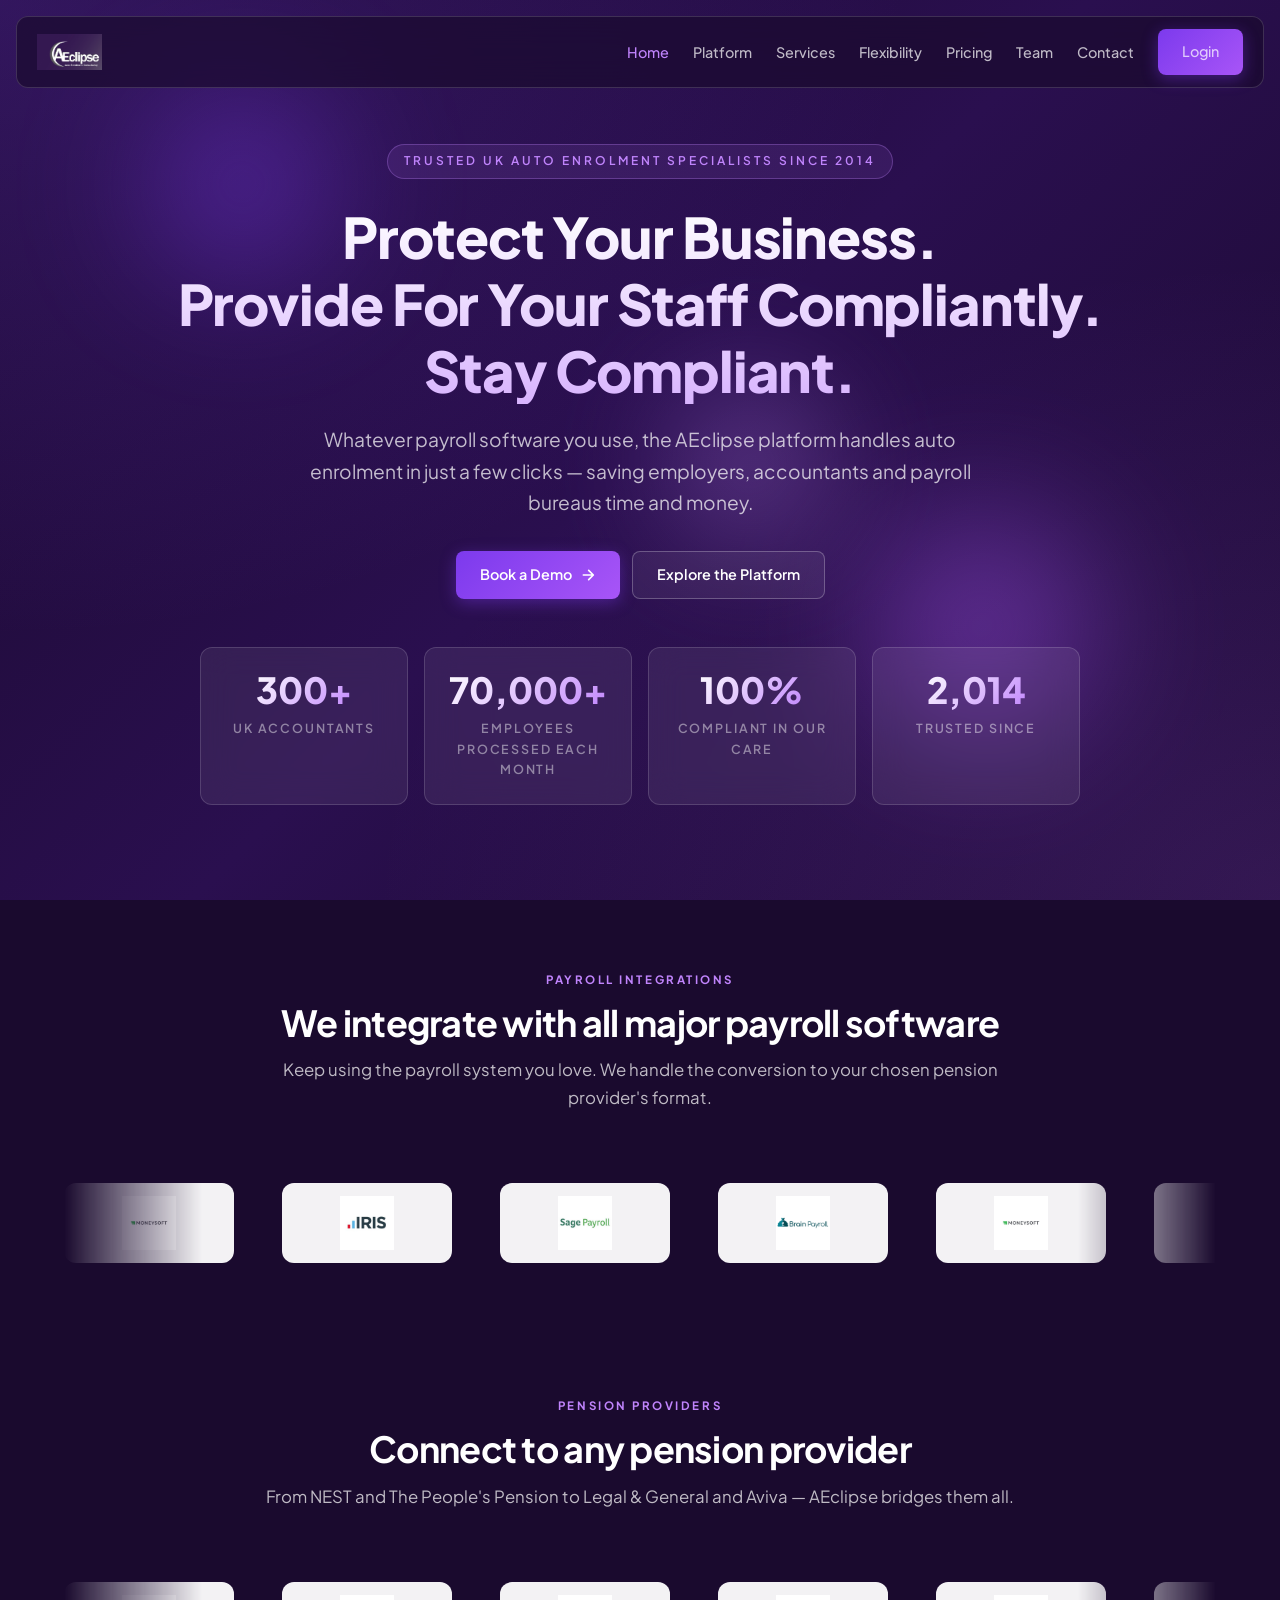
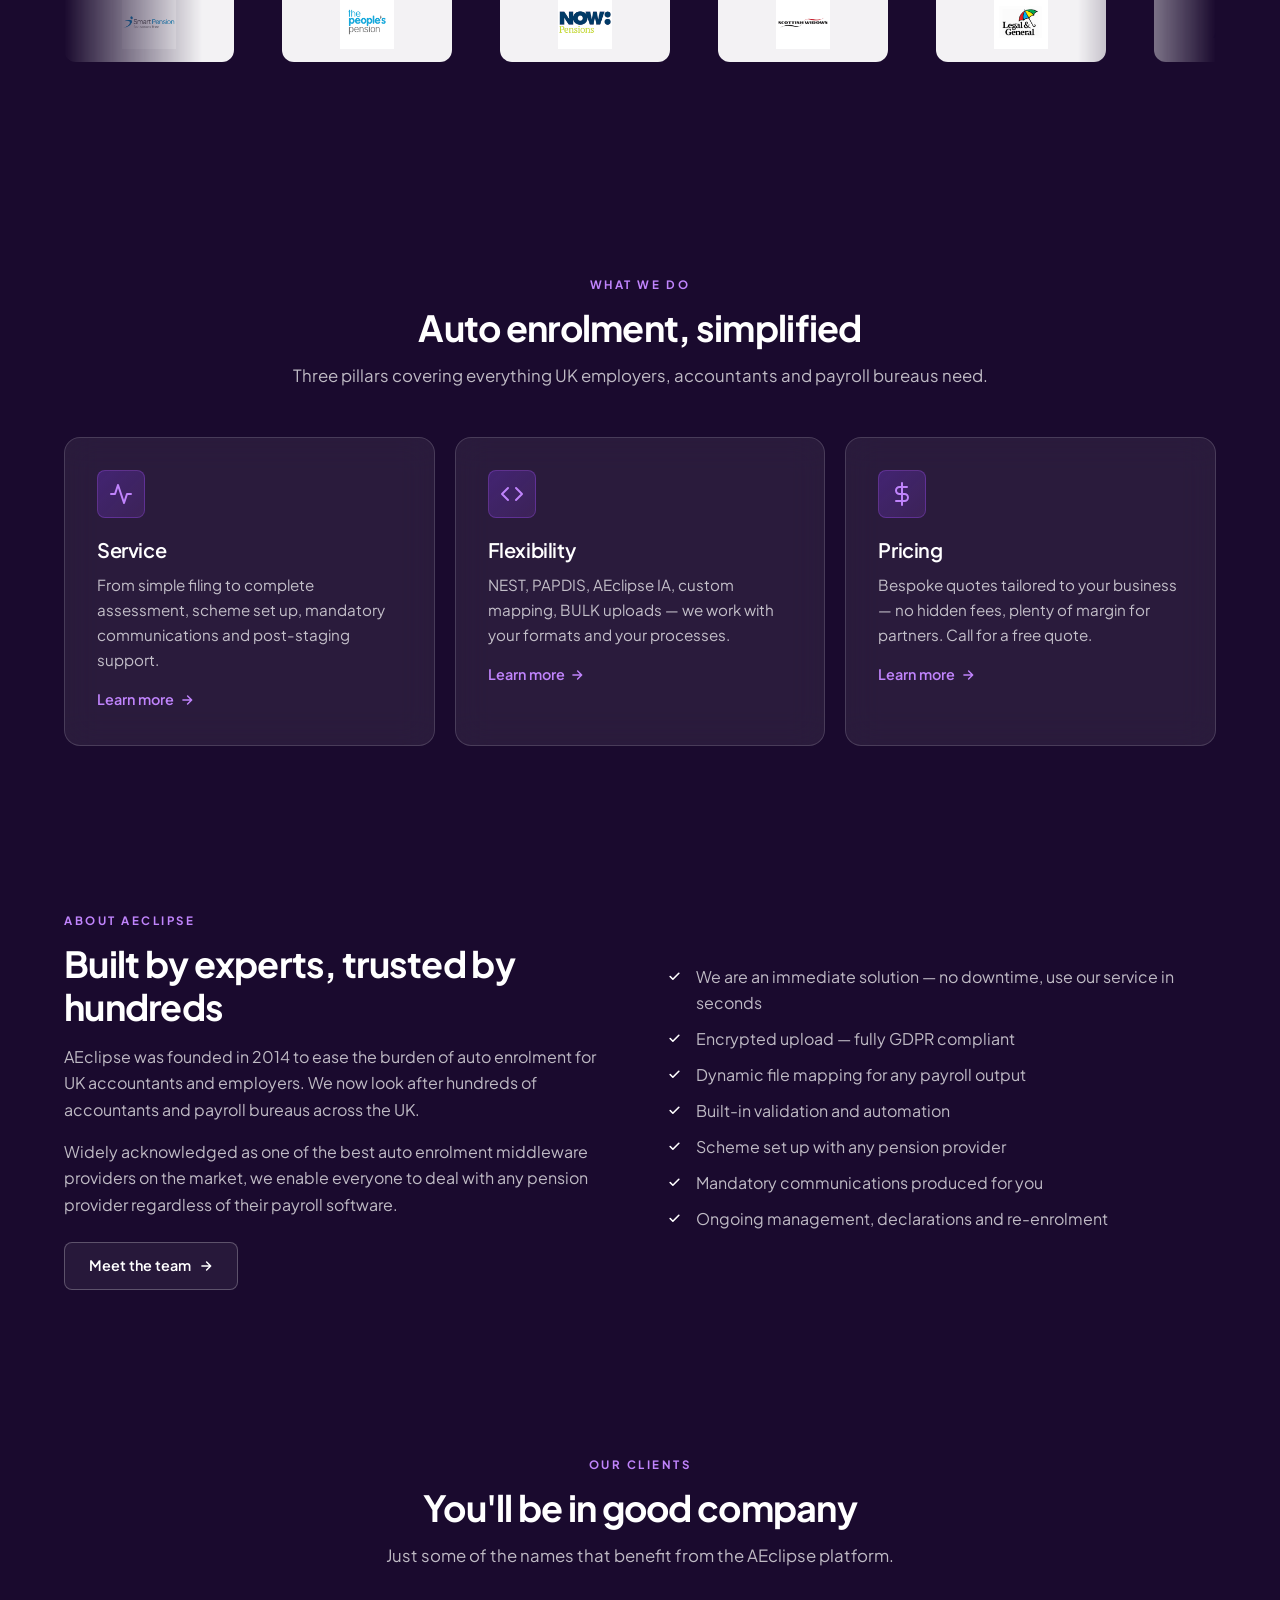
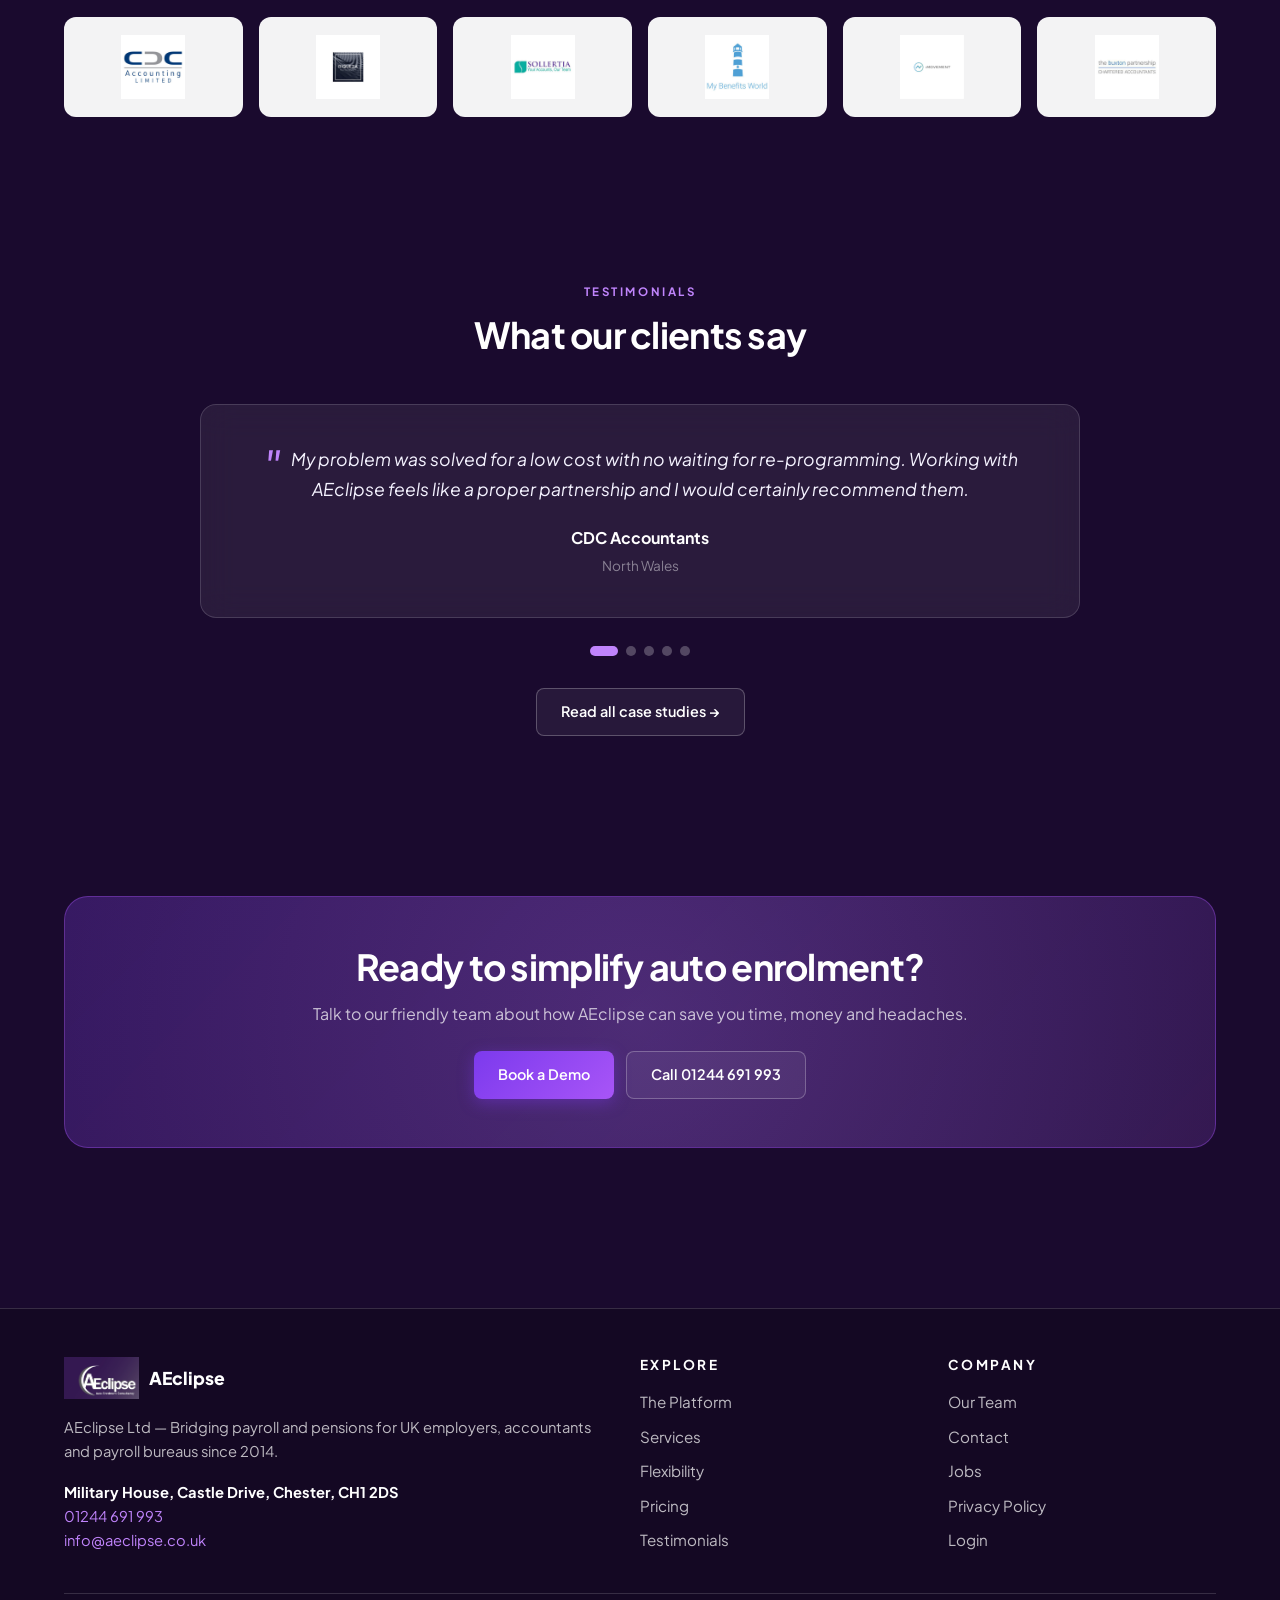
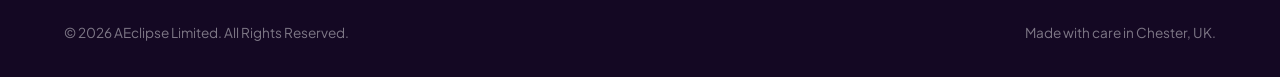
==== commit 26298ff0: "feat: client amendments — copy, stats, marquee order, new bulk upload card" ====
--- a/index.html
+++ b/index.html
@@ -36,7 +36,7 @@
   <div class="orb orb-3"></div>
   <div class="container">
     <span class="hero-eyebrow reveal">Trusted UK Auto Enrolment Specialists since 2014</span>
-    <h1 class="reveal">Protect Your Business.<br>Support Your People.<br>Stay Compliant.</h1>
+    <h1 class="reveal">Protect Your Business.<br>Provide For Your Staff Compliantly.<br>Stay Compliant.</h1>
     <p class="hero-subtitle reveal">Whatever payroll software you use, the AEclipse platform handles auto enrolment in just a few clicks — saving employers, accountants and payroll bureaus time and money.</p>
     <div class="hero-cta reveal">
       <a href="contact.html" class="btn btn-primary">Book a Demo
@@ -45,10 +45,10 @@
       <a href="platform.html" class="btn btn-secondary">Explore the Platform</a>
     </div>
     <div class="stats reveal">
-      <div class="stat"><span class="stat-number" data-count="100" data-suffix="+">0</span><span class="stat-label">UK Accountants</span></div>
-      <div class="stat"><span class="stat-number" data-count="50000" data-suffix="+">0</span><span class="stat-label">Employees Processed</span></div>
-      <div class="stat"><span class="stat-number" data-count="2014">0</span><span class="stat-label">Founded</span></div>
-      <div class="stat"><span class="stat-number" data-count="99" data-suffix="%">0</span><span class="stat-label">Compliance Rate</span></div>
+      <div class="stat"><span class="stat-number" data-count="300" data-suffix="+">0</span><span class="stat-label">UK Accountants</span></div>
+      <div class="stat"><span class="stat-number" data-count="70000" data-suffix="+">0</span><span class="stat-label">Employees Processed Each Month</span></div>
+      <div class="stat"><span class="stat-number" data-count="100" data-suffix="%">0</span><span class="stat-label">Compliant In Our Care</span></div>
+      <div class="stat"><span class="stat-number" data-count="2014">0</span><span class="stat-label">Trusted Since</span></div>
     </div>
   </div>
 </header>
@@ -84,22 +84,22 @@
     </div>
     <div class="marquee">
       <div class="marquee-track">
-        <div class="marquee-item"><img src="assets/images/Nest.jpg" alt="NEST"></div>
+        <div class="marquee-item"><img src="assets/images/SmartPension.jpg" alt="Smart Pension"></div>
         <div class="marquee-item"><img src="assets/images/PeoplesPension.jpg" alt="The People's Pension"></div>
-        <div class="marquee-item"><img src="assets/images/SmartPension.jpg" alt="Smart Pension"></div>
         <div class="marquee-item"><img src="assets/images/NowPensions.jpg" alt="Now Pensions"></div>
         <div class="marquee-item"><img src="assets/images/ScottishWidows.jpg" alt="Scottish Widows"></div>
         <div class="marquee-item"><img src="assets/images/LegalandGeneral.jpg" alt="Legal & General"></div>
         <div class="marquee-item"><img src="assets/images/Aviva.jpg" alt="Aviva"></div>
         <div class="marquee-item"><img src="assets/images/FullCollegiaLogo.png" alt="Collegia"></div>
-        <div class="marquee-item"><img src="assets/images/Nest.jpg" alt=""></div>
+        <div class="marquee-item"><img src="assets/images/Nest.jpg" alt="NEST"></div>
+        <div class="marquee-item"><img src="assets/images/SmartPension.jpg" alt=""></div>
         <div class="marquee-item"><img src="assets/images/PeoplesPension.jpg" alt=""></div>
-        <div class="marquee-item"><img src="assets/images/SmartPension.jpg" alt=""></div>
         <div class="marquee-item"><img src="assets/images/NowPensions.jpg" alt=""></div>
         <div class="marquee-item"><img src="assets/images/ScottishWidows.jpg" alt=""></div>
         <div class="marquee-item"><img src="assets/images/LegalandGeneral.jpg" alt=""></div>
         <div class="marquee-item"><img src="assets/images/Aviva.jpg" alt=""></div>
         <div class="marquee-item"><img src="assets/images/FullCollegiaLogo.png" alt=""></div>
+        <div class="marquee-item"><img src="assets/images/Nest.jpg" alt=""></div>
       </div>
     </div>
   </div>
@@ -155,6 +155,7 @@
       </div>
       <div class="reveal">
         <ul class="list-checks">
+          <li>We are an immediate solution — no downtime, use our service in seconds</li>
           <li>Encrypted upload — fully GDPR compliant</li>
           <li>Dynamic file mapping for any payroll output</li>
           <li>Built-in validation and automation</li>
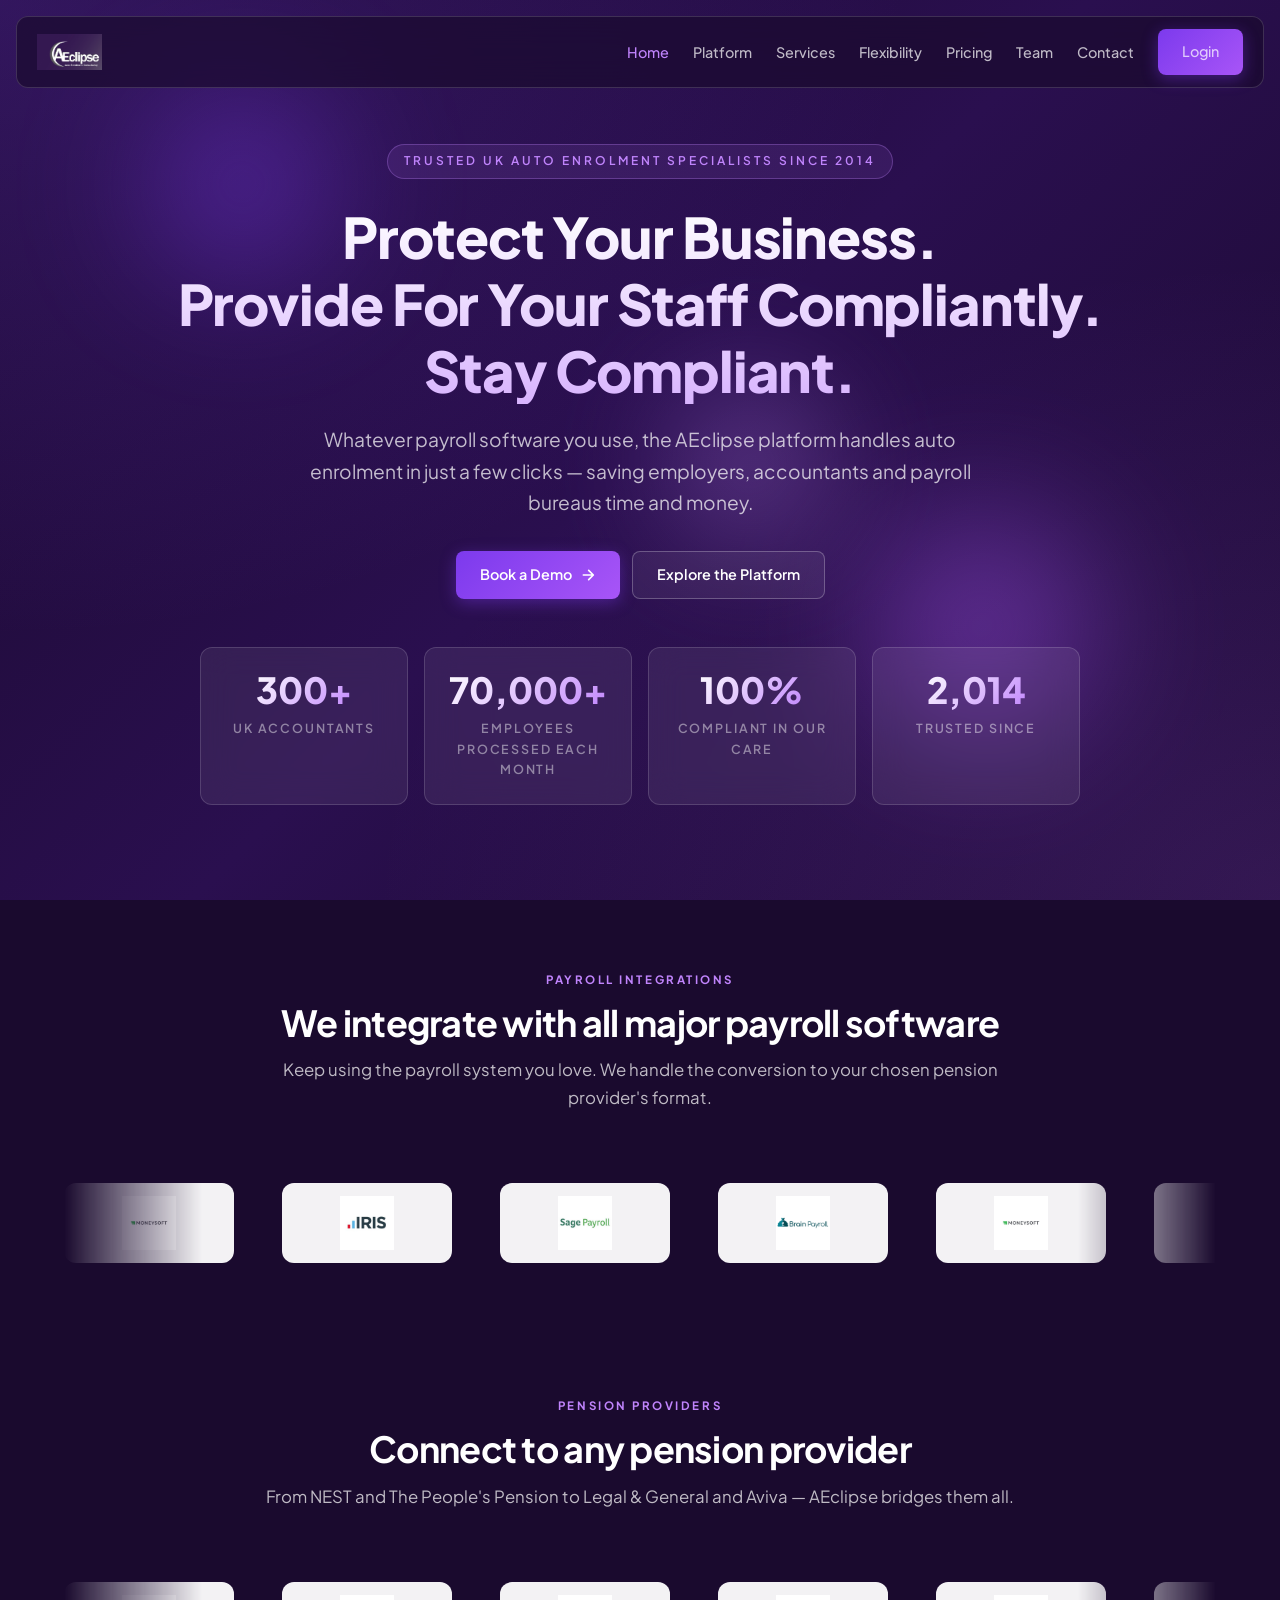
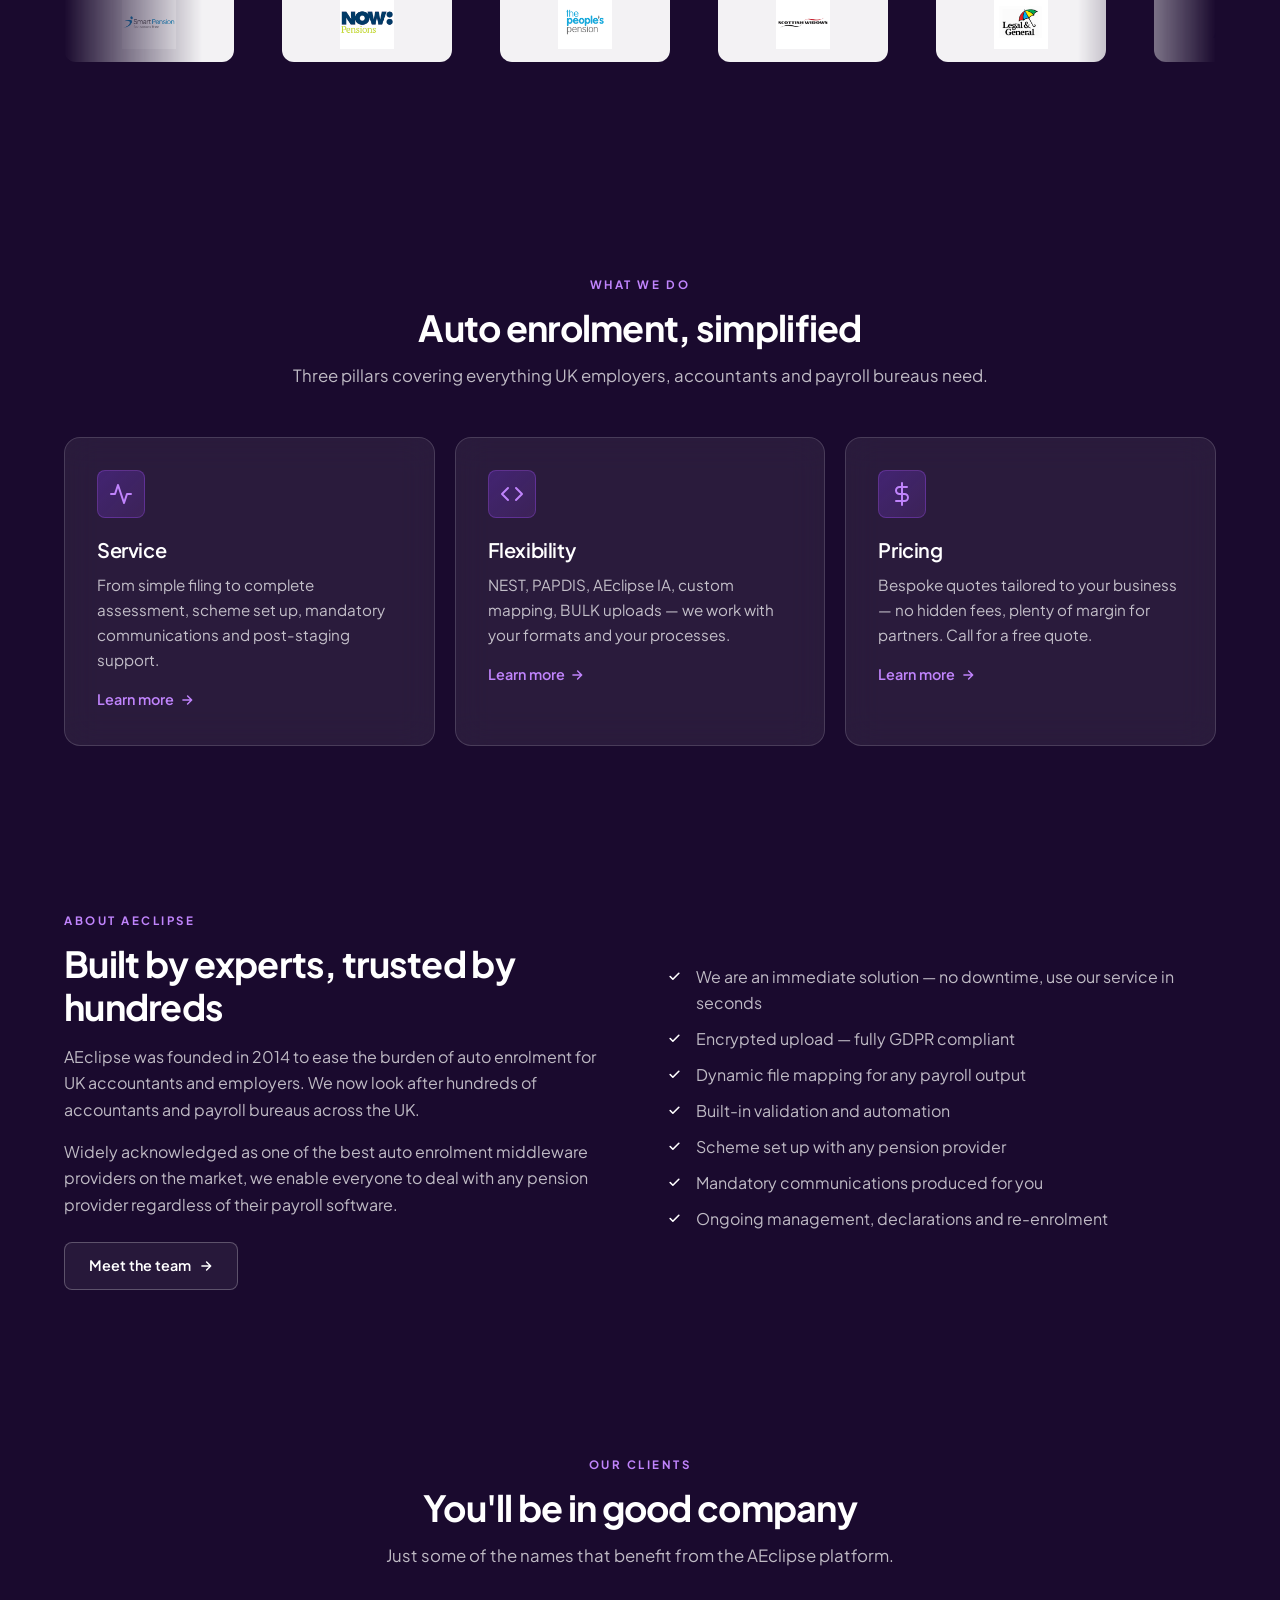
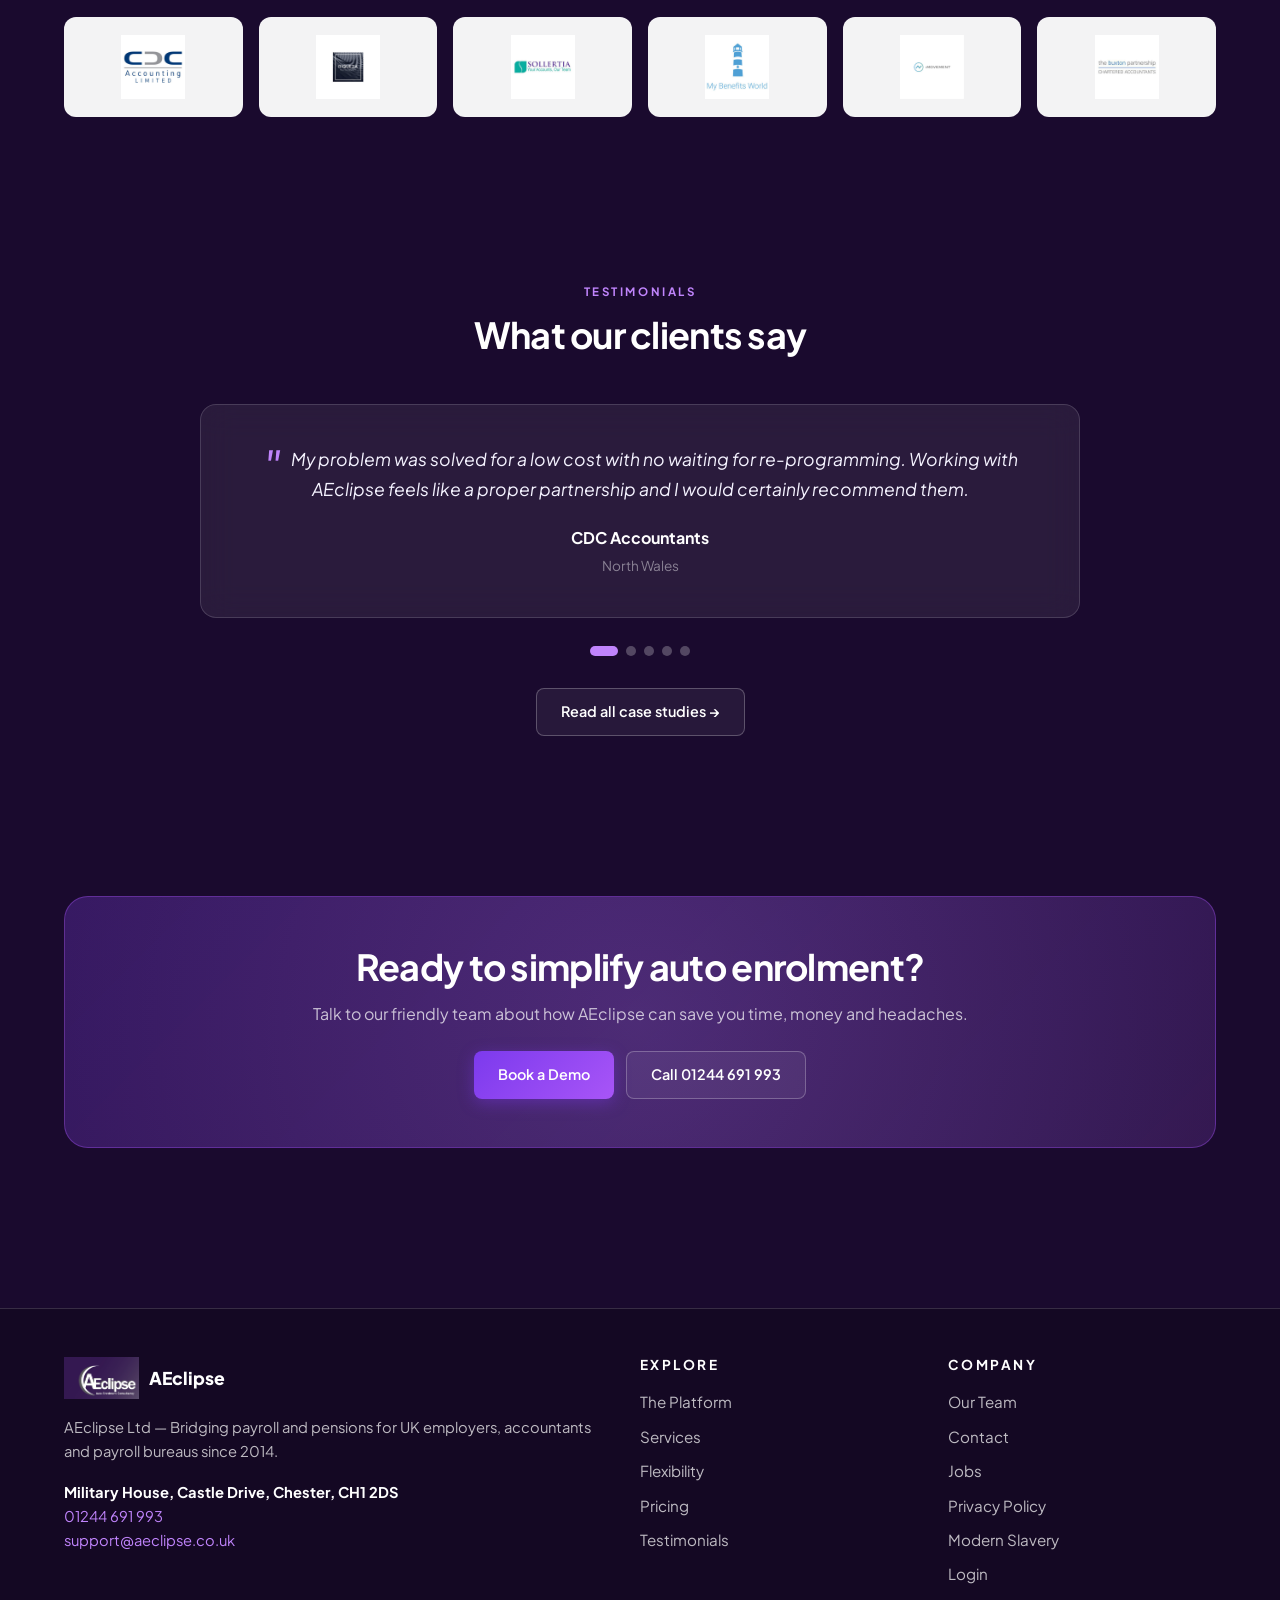
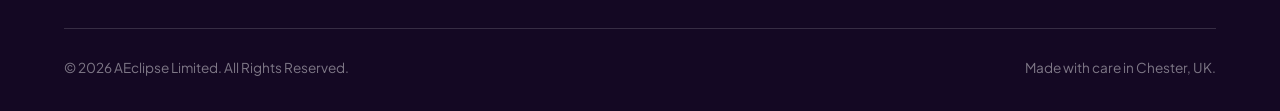
==== commit 60bb8d7b: "feat: modern slavery page, support@ email, Debs title, marquee tweak" ====
--- a/index.html
+++ b/index.html
@@ -85,16 +85,16 @@
     <div class="marquee">
       <div class="marquee-track">
         <div class="marquee-item"><img src="assets/images/SmartPension.jpg" alt="Smart Pension"></div>
+        <div class="marquee-item"><img src="assets/images/NowPensions.jpg" alt="Now Pensions"></div>
         <div class="marquee-item"><img src="assets/images/PeoplesPension.jpg" alt="The People's Pension"></div>
-        <div class="marquee-item"><img src="assets/images/NowPensions.jpg" alt="Now Pensions"></div>
         <div class="marquee-item"><img src="assets/images/ScottishWidows.jpg" alt="Scottish Widows"></div>
         <div class="marquee-item"><img src="assets/images/LegalandGeneral.jpg" alt="Legal & General"></div>
         <div class="marquee-item"><img src="assets/images/Aviva.jpg" alt="Aviva"></div>
         <div class="marquee-item"><img src="assets/images/FullCollegiaLogo.png" alt="Collegia"></div>
         <div class="marquee-item"><img src="assets/images/Nest.jpg" alt="NEST"></div>
         <div class="marquee-item"><img src="assets/images/SmartPension.jpg" alt=""></div>
+        <div class="marquee-item"><img src="assets/images/NowPensions.jpg" alt=""></div>
         <div class="marquee-item"><img src="assets/images/PeoplesPension.jpg" alt=""></div>
-        <div class="marquee-item"><img src="assets/images/NowPensions.jpg" alt=""></div>
         <div class="marquee-item"><img src="assets/images/ScottishWidows.jpg" alt=""></div>
         <div class="marquee-item"><img src="assets/images/LegalandGeneral.jpg" alt=""></div>
         <div class="marquee-item"><img src="assets/images/Aviva.jpg" alt=""></div>
@@ -245,7 +245,7 @@
         <p style="font-size:.92rem">AEclipse Ltd — Bridging payroll and pensions for UK employers, accountants and payroll bureaus since 2014.</p>
         <p style="font-size:.92rem;margin-top:1rem"><strong style="color:#fff">Military House, Castle Drive, Chester, CH1 2DS</strong><br>
         <a href="tel:01244691993">01244 691 993</a><br>
-        <a href="mailto:info@aeclipse.co.uk">info@aeclipse.co.uk</a></p>
+        <a href="mailto:support@aeclipse.co.uk">support@aeclipse.co.uk</a></p>
       </div>
       <div>
         <h4>Explore</h4>
@@ -264,6 +264,7 @@
           <li><a href="contact.html">Contact</a></li>
           <li><a href="jobs.html">Jobs</a></li>
           <li><a href="privacy.html">Privacy Policy</a></li>
+          <li><a href="modern-slavery.html">Modern Slavery</a></li>
           <li><a href="https://pro.aeclipse.co.uk/" target="_blank" rel="noopener">Login</a></li>
         </ul>
       </div>
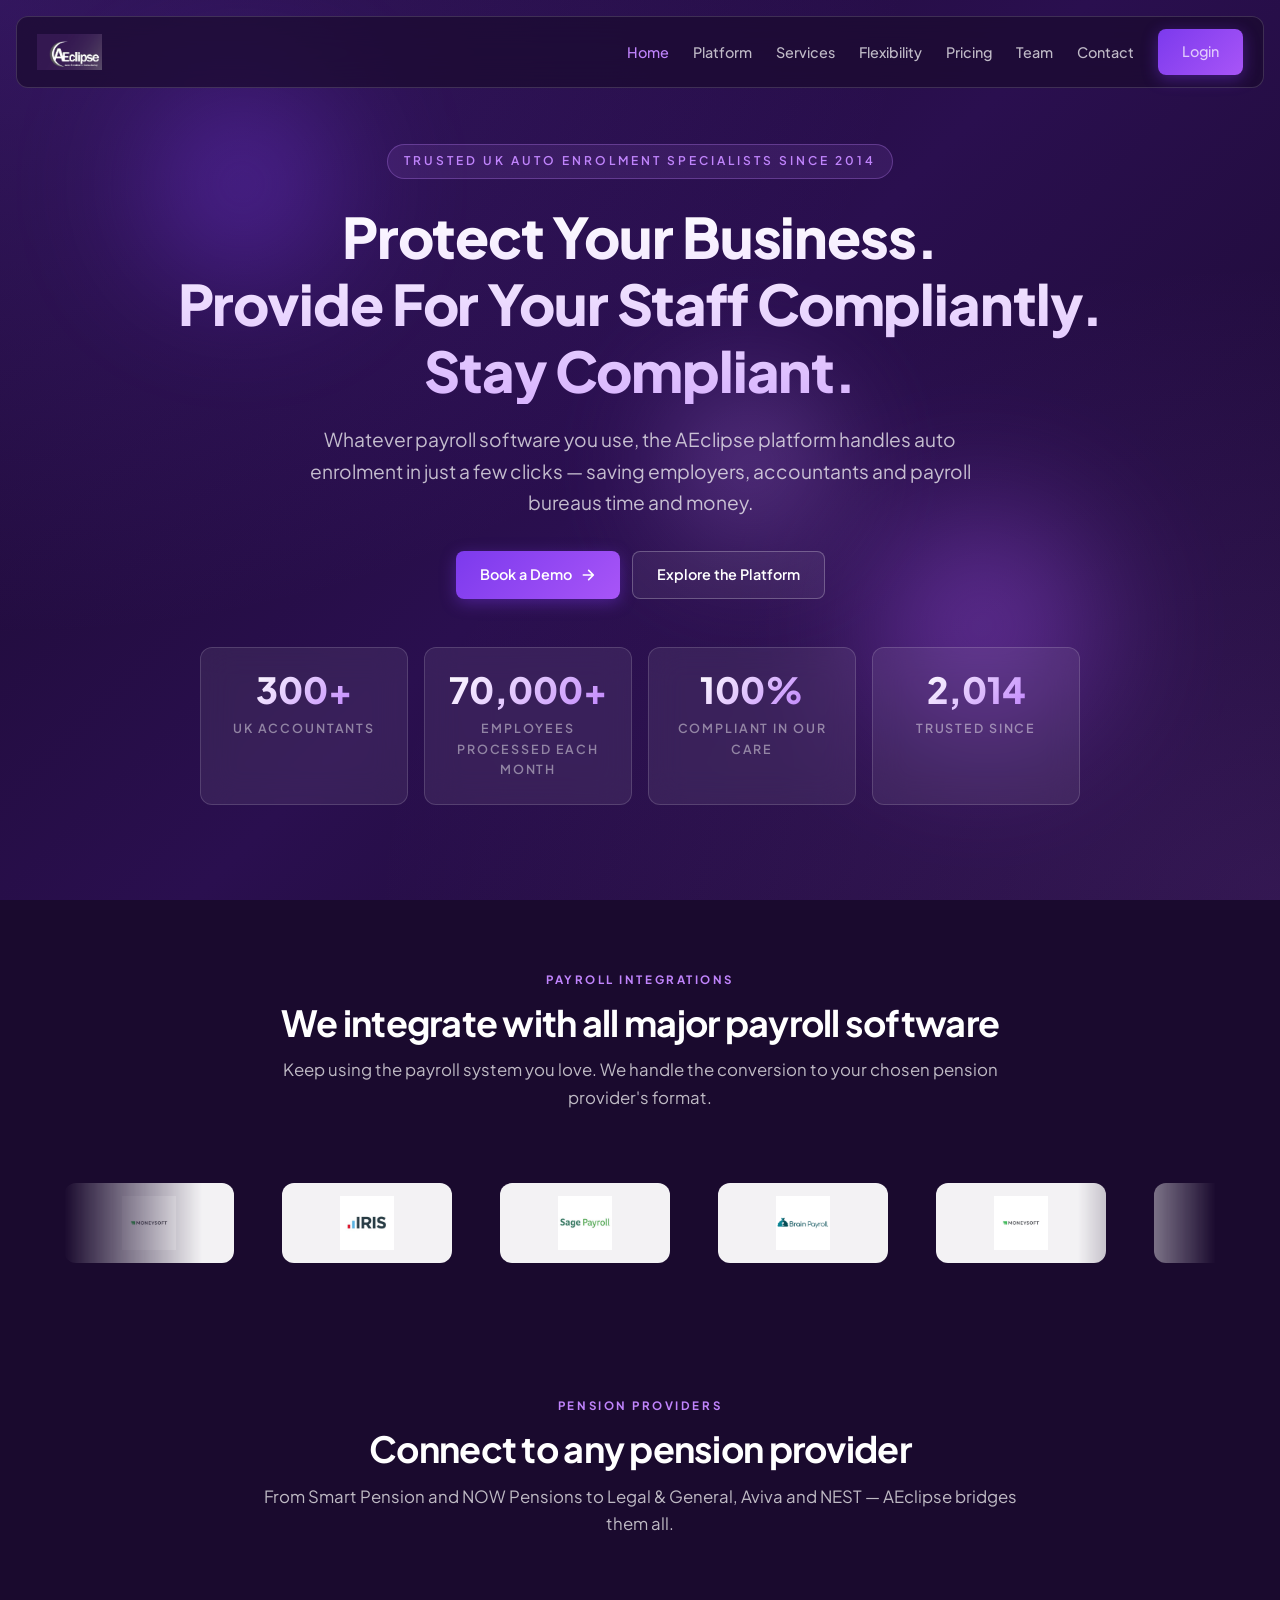
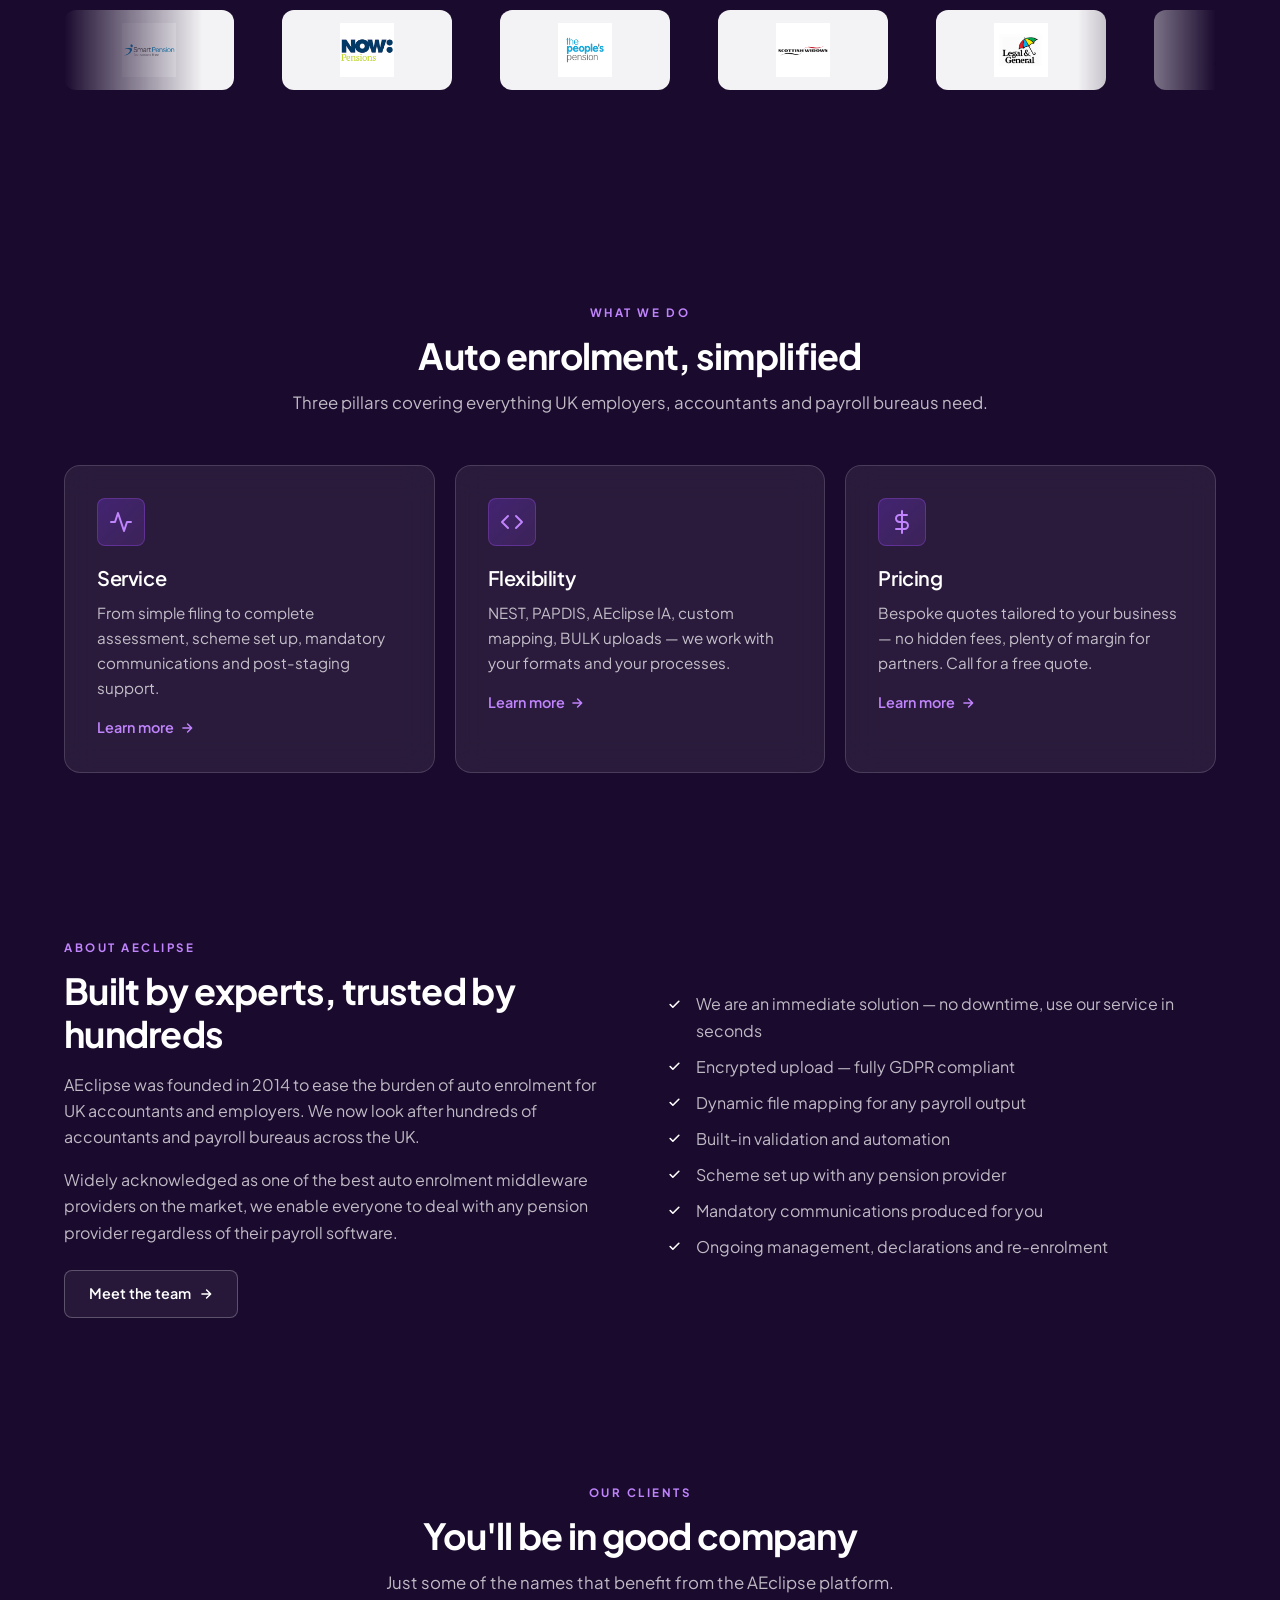
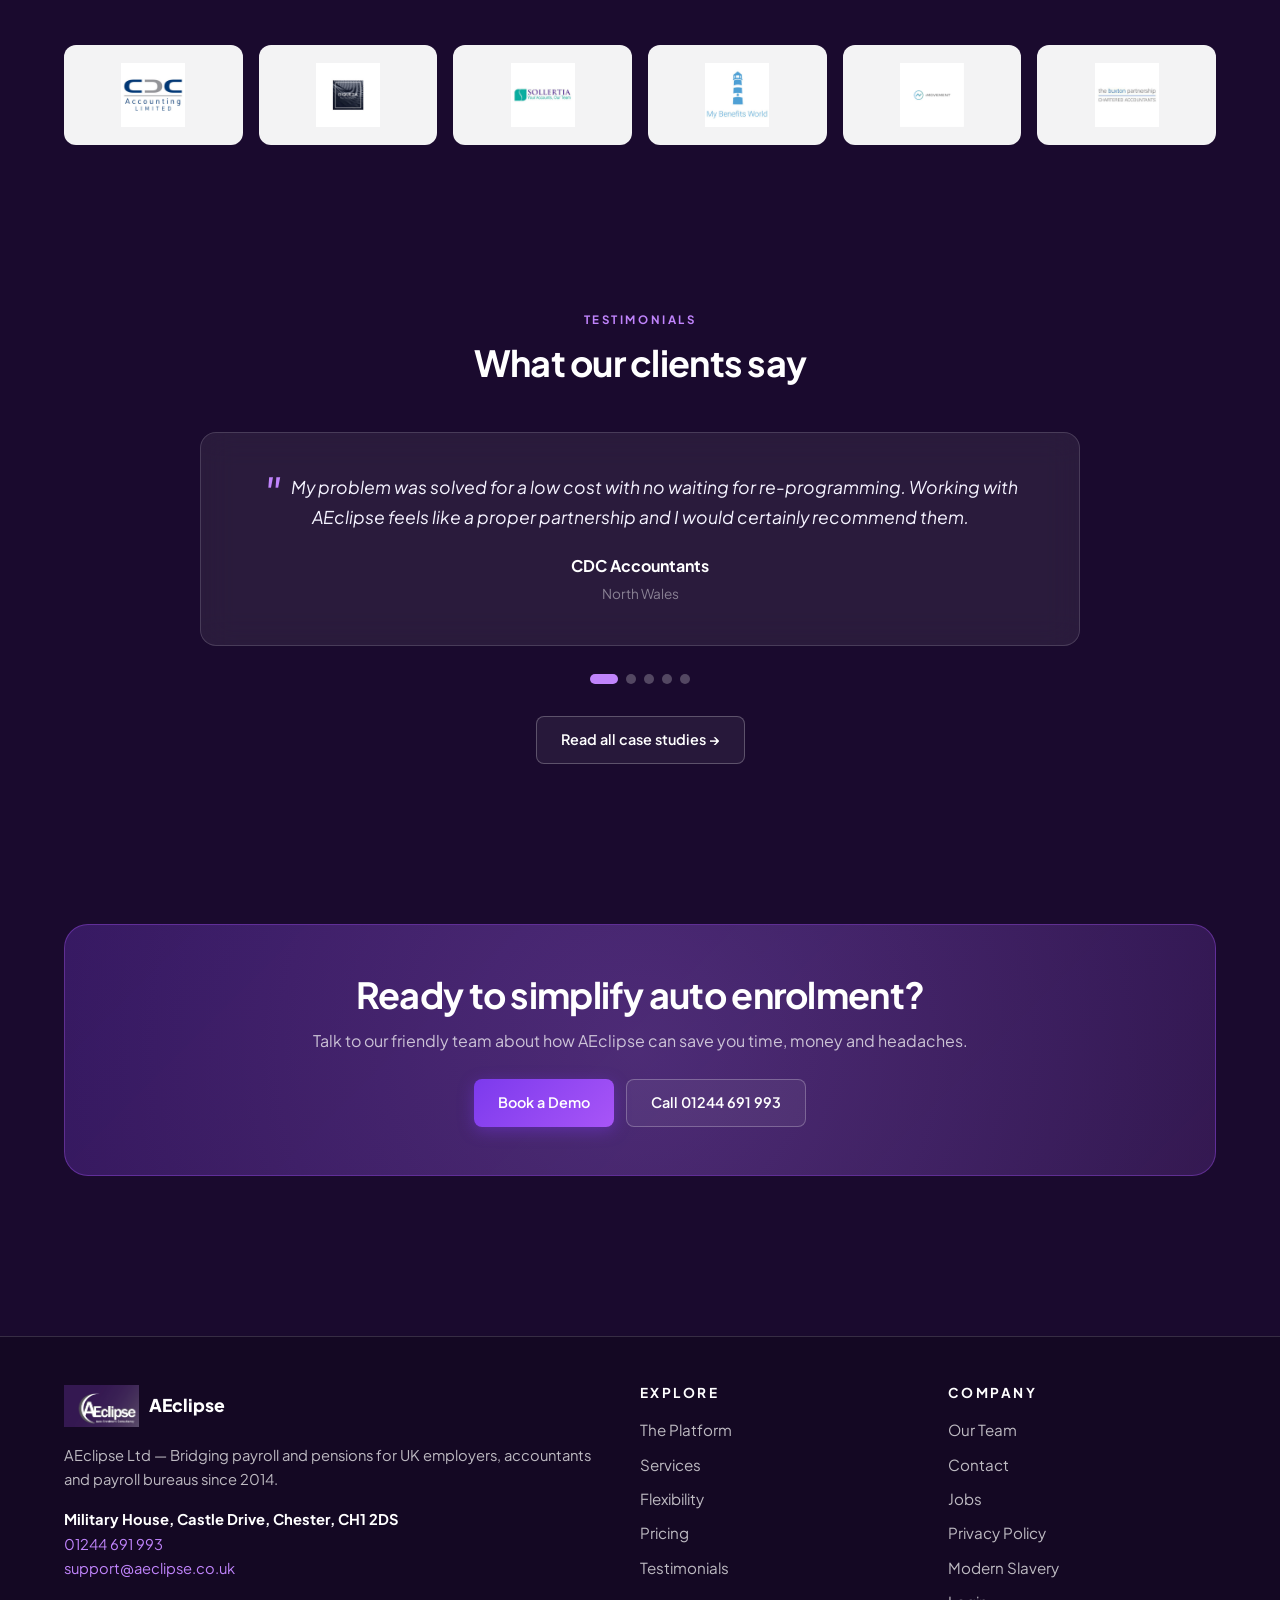
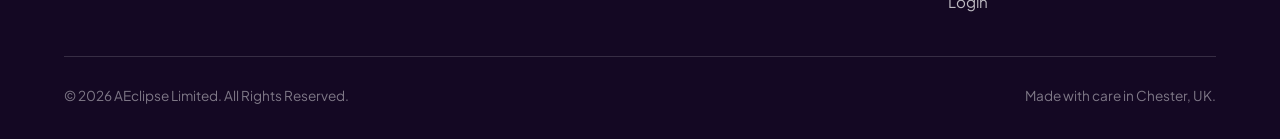
==== commit 99a4fb18: "copy: reorder pension provider list — Smart first, NEST last" ====
--- a/index.html
+++ b/index.html
@@ -80,7 +80,7 @@
     <div class="section-head reveal">
       <span class="section-eyebrow">Pension Providers</span>
       <h2>Connect to any pension provider</h2>
-      <p>From NEST and The People's Pension to Legal &amp; General and Aviva — AEclipse bridges them all.</p>
+      <p>From Smart Pension and NOW Pensions to Legal &amp; General, Aviva and NEST — AEclipse bridges them all.</p>
     </div>
     <div class="marquee">
       <div class="marquee-track">
